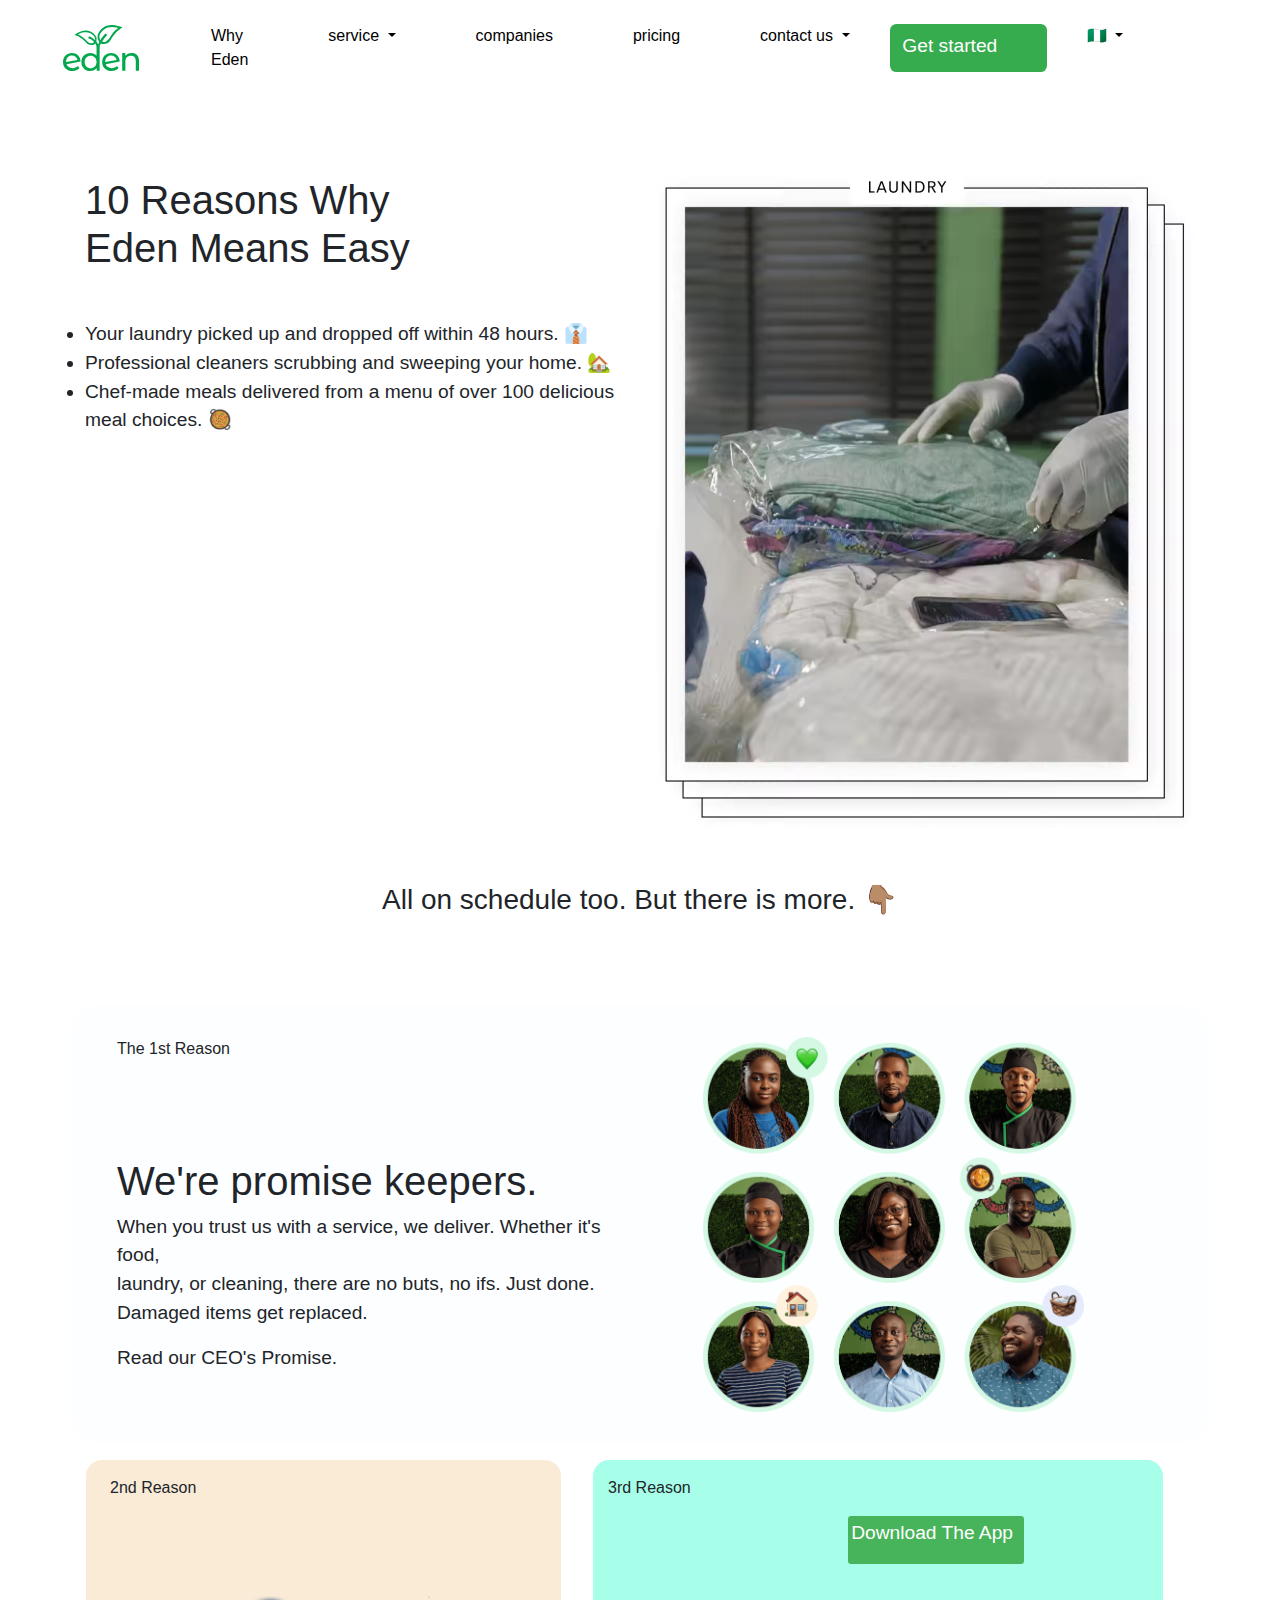
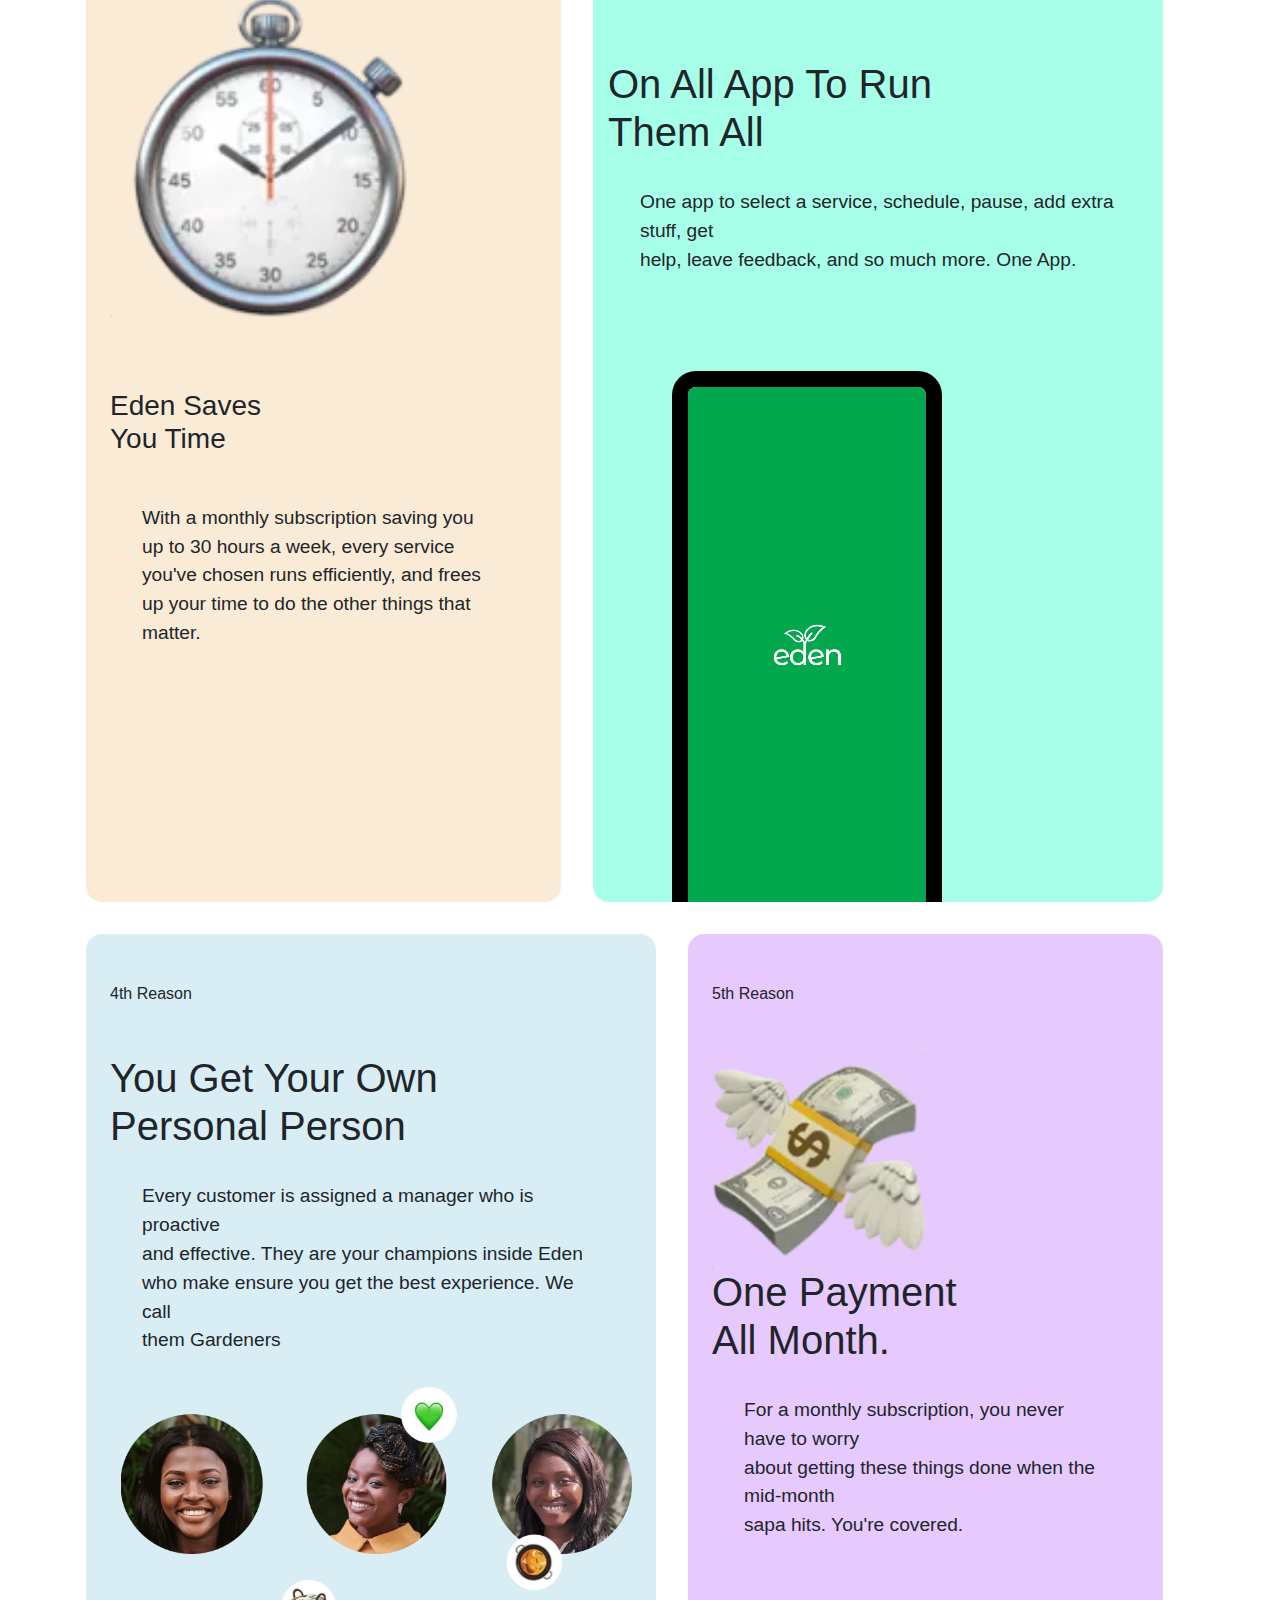
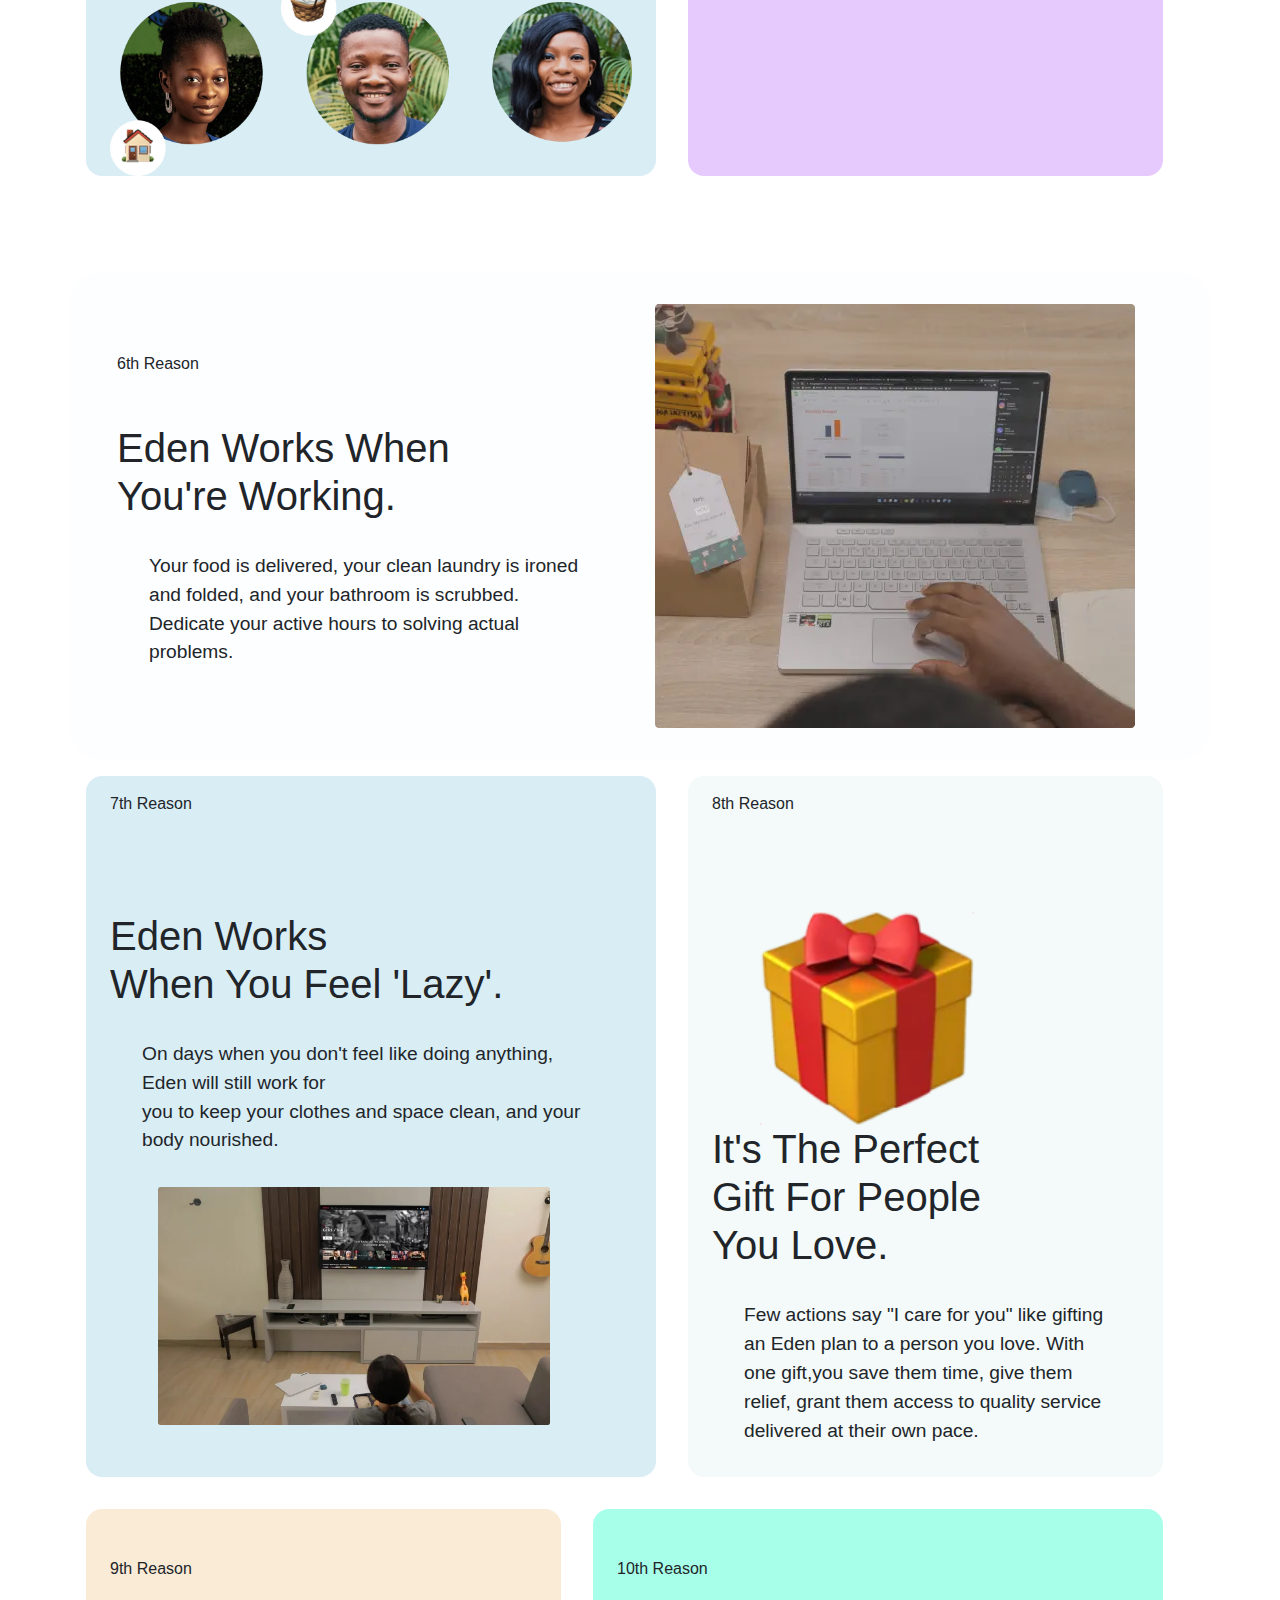
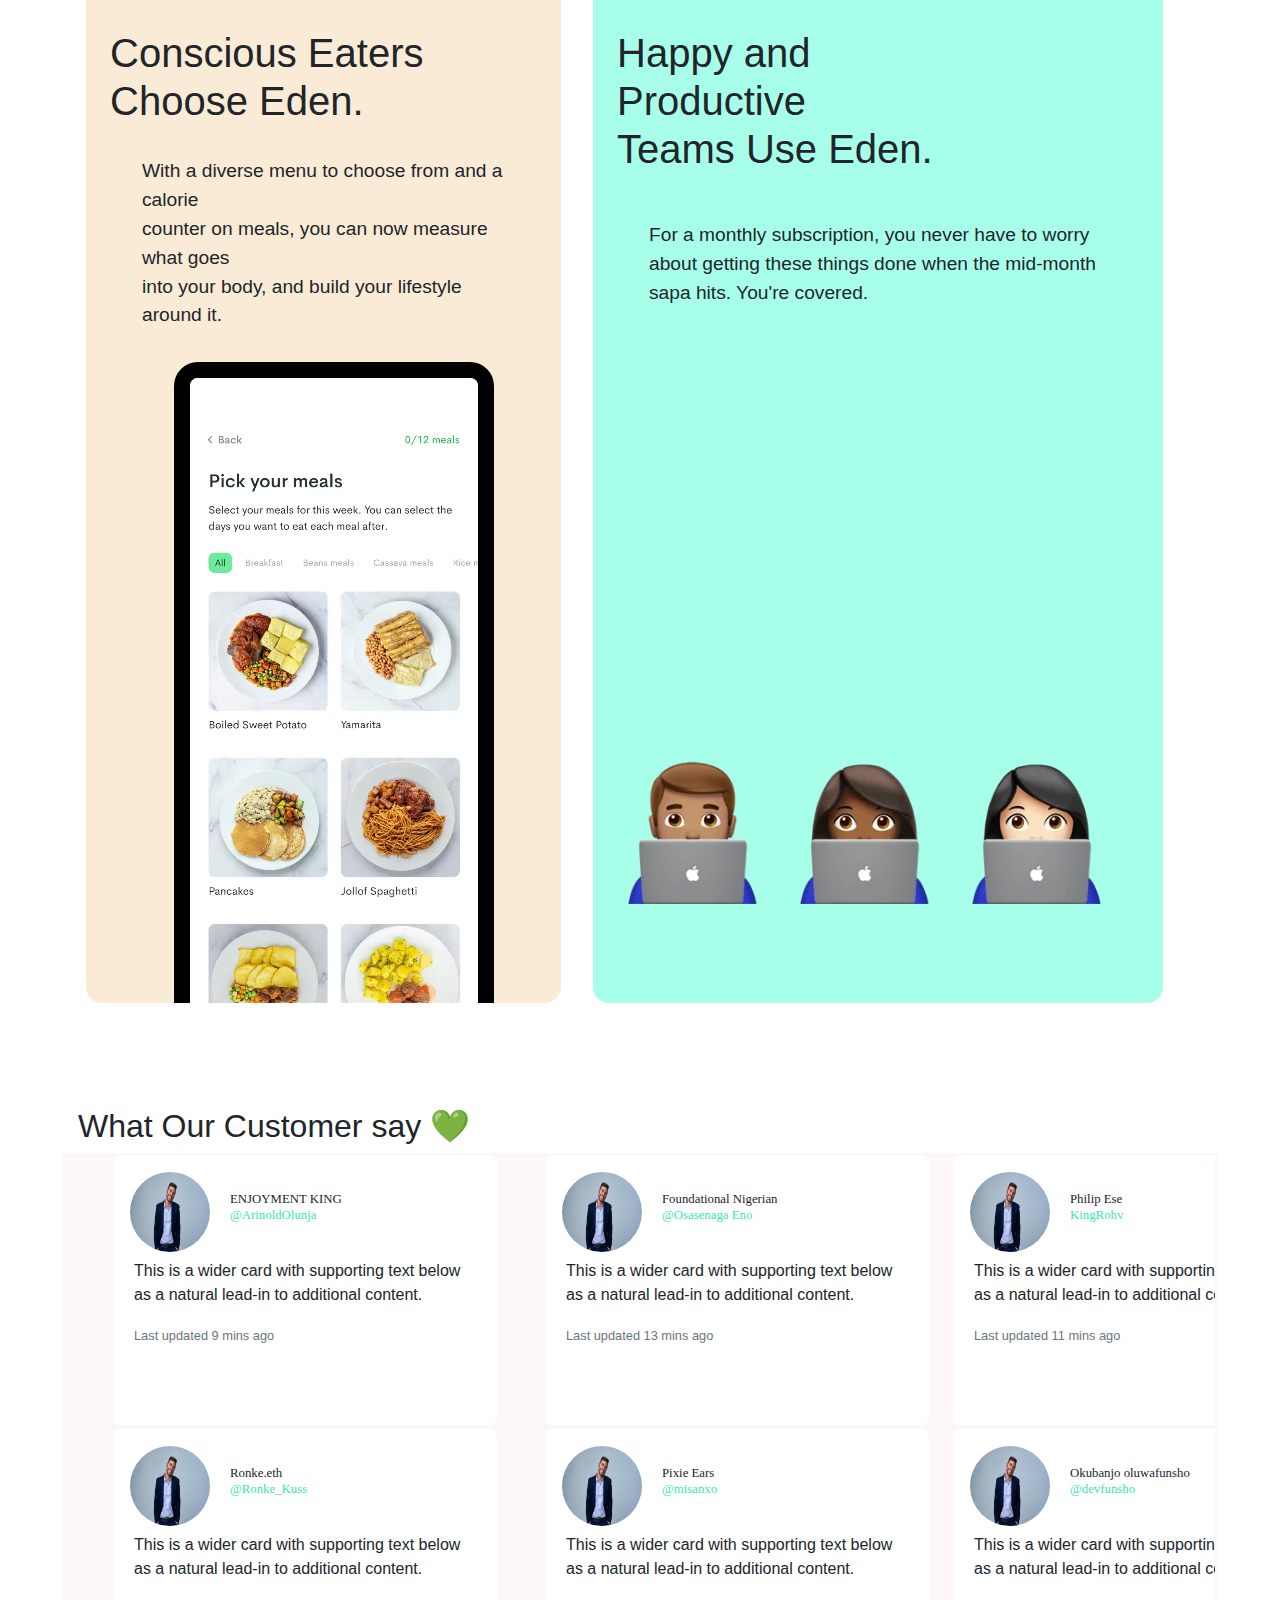
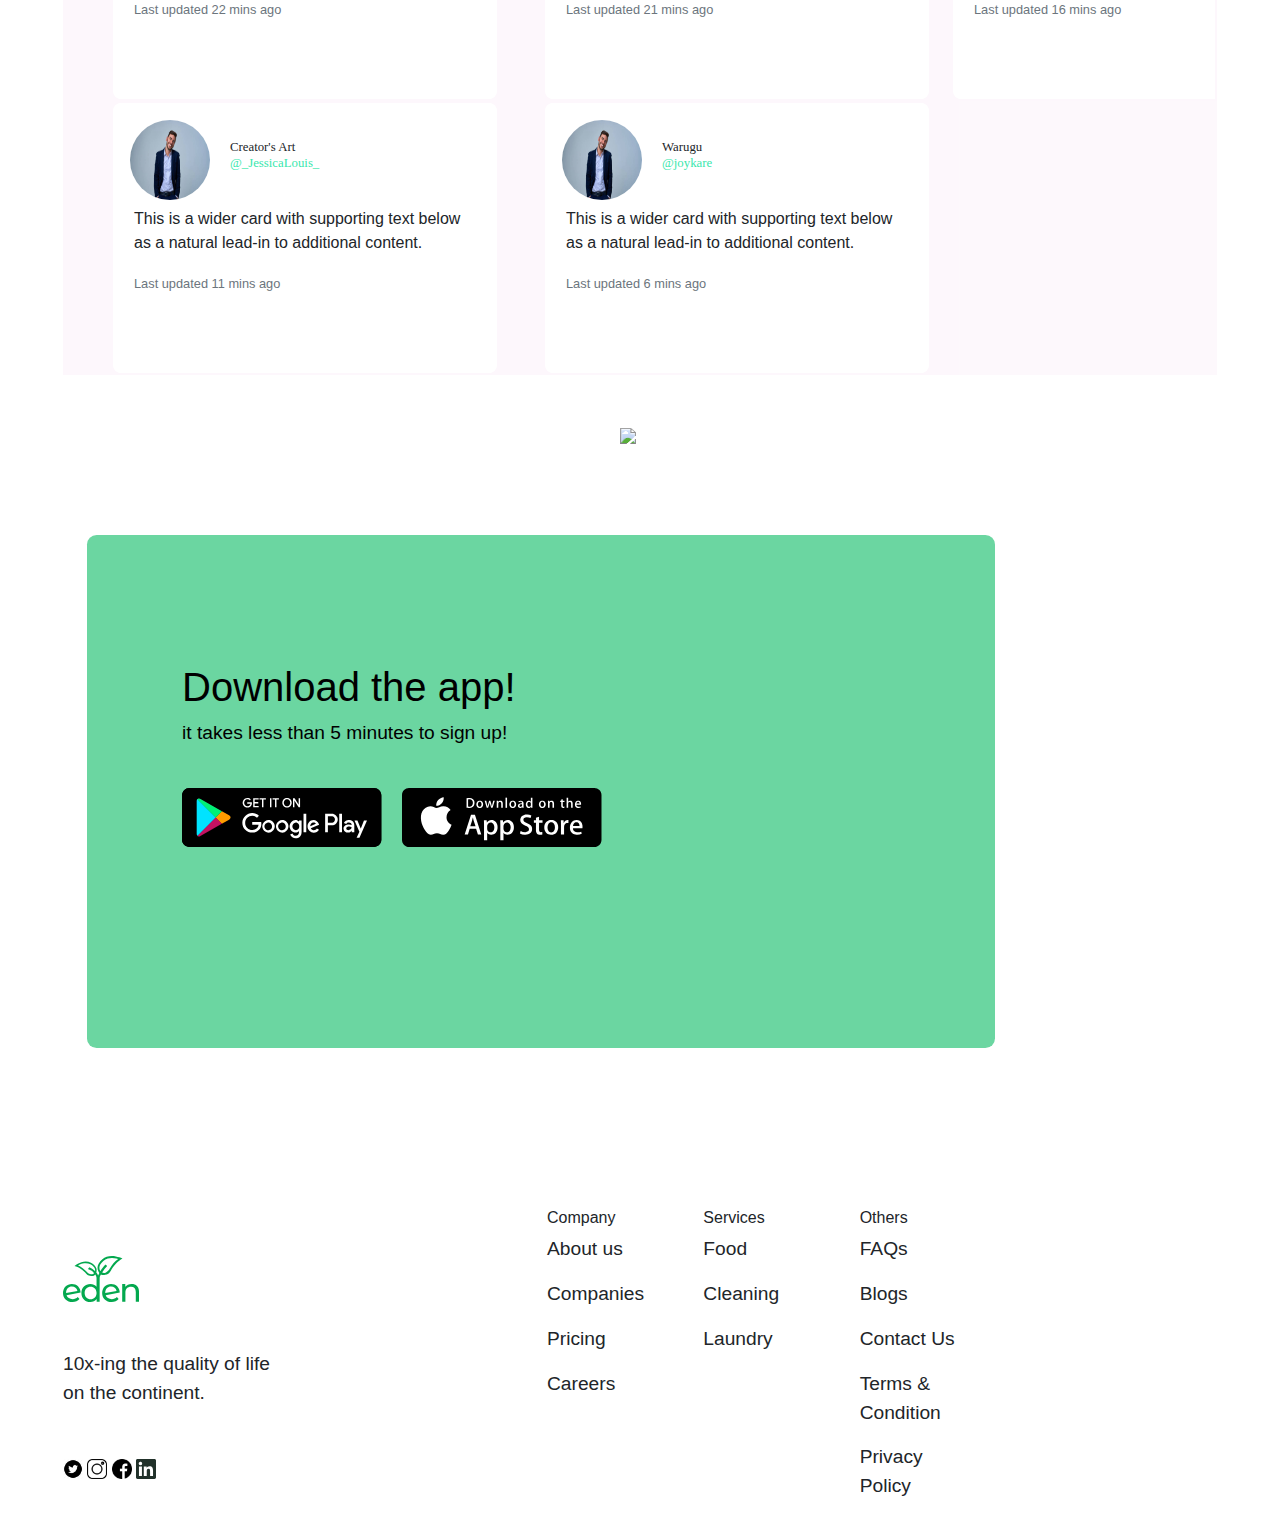
==== whyEden.html @ aa9e2eef "first commit" ====
<!DOCTYPE html>
<html lang="en">
<head>
    <meta charset="UTF-8">
    <meta http-equiv="X-UA-Compatible" content="IE=edge">
    <meta name="viewport" content="width=device-width, initial-scale=1.0">
    <title>why eden</title>
    <link rel="stylesheet" href="/css/bootstrap.min.css">
    <link rel="stylesheet" href="/css/index.css">
</head>
<body>
    <header>
        <nav id="mainNav" class="navbar navbar-expand-lg fixed-top" >
            <div class="container-fluid">
              <a class="navbar-brand" href="/index.html"><img src="/images/eden-logo_lcepc6.svg" ></a>

              <button class="navbar-toggler" type="button" data-bs-toggle="collapse" data-bs-target="#navbarNavDropdown" aria-controls="navbarNavDropdown" aria-expanded="false" aria-label="Toggle navigation">
                <span class="navbar-toggler-icon"></span>
              </button>
              <div class="collapse navbar-collapse" id="navbarNavDropdown">
                <ul class="navbar-nav">
                  <li class="nav-item">
                    <a class="nav-link active" aria-current="page" href="#">Why Eden</a>
                  </li>
                  <li class="nav-item dropdown">
                    <a class="nav-link dropdown-toggle" href="#" role="button" data-bs-toggle="dropdown" aria-expanded="false">
                      service
                    </a>
                    <ul class="dropdown-menu">
                      <li><a class="dropdown-item" href="#">Action</a></li>
                      <li><a class="dropdown-item" href="#">Another action</a></li>
                      <li><a class="dropdown-item" href="#">Something else here</a></li>
                    </ul>
                  </li>
                  <li class="nav-item">
                    <a class="nav-link" href="#">companies</a>
                  </li>
                  <li class="nav-item">
                    <a class="nav-link" href="#">pricing</a>
                  </li>
                  <li class="nav-item dropdown">
                    <a class="nav-link dropdown-toggle" href="#" role="button" data-bs-toggle="dropdown" aria-expanded="false">
                      contact us
                    </a>
                    <ul class="dropdown-menu">
                      <li><a class="dropdown-item" href="#">Action</a></li>
                      <li><a class="dropdown-item" href="#">Another action</a></li>
                      <li><a class="dropdown-item" href="#">Something else here</a></li>
                    </ul>
                </li>  

                    <li class="Green">
                        Get started
                    </li>
                    <li class="nav-item dropdown">
                        <a class="nav-link dropdown-toggle" href="#" role="button" data-bs-toggle="dropdown" aria-expanded="false">
                          <span>🇳🇬</span>
                        </a>
                        <ul class="dropdown-menu">
                          <li><a class="dropdown-item" href="#">Nigeria</a></li>
                          <li><a class="dropdown-item" href="#">Kenya</a></li>
                        </ul>
                    </li>
                </ul>
              </div>
            </div>
          </nav>
    </header>
     
    <div class="FIRST">
        <div class="container">
            <div class="row">
                <div class="col-12 col-md-6  my-3 order-2 order-md-1">

                  <h1>10 Reasons Why</br> Eden Means Easy</h1>

                  <ul class="mt-5">
                    <li>Your laundry picked up and dropped off within 48 hours. 👔</li>
                    <li>Professional cleaners scrubbing and sweeping your home. 🏡</li>
                    <li>Chef-made meals delivered from a menu of over 100 delicious meal choices. 🥘</li>
                  </ul>
                </div>

                <div class="col-12 col-md-6 order-1 order-md-2 ">
                    <video src="/images/sideEden.webm" class="w-100 px-auto " autoplay loop></video>
                </div>
            </div>
            <div class="row my-5">
                <div class="col-12  d-flex justify-content-center">
                    <h3>All on schedule too. But there is more. <span>👇🏽</span></h3>
                </div>
            </div>
        </div>

        <div class="sec">
            <div class="container">
                <div class="row">
                    <div class="col-12 col-md-6">
                        <p class="txt">The 1st Reason</p>

                        <h1>We're promise keepers.</h1>

                        <p>When you trust us with a service, we deliver. Whether it's food, </br>
                             laundry, or cleaning, there are no buts, no ifs. Just done. </br>
                              Damaged items get replaced.</p>

                              
                              <p id="trr">  Read our CEO's Promise.</p>
                    </div>
                      <div class="col-12 col-md-6"> 
                        <img src="/images/g2.webp" class="w-75 ml-5">
                    </div>
             </div>          
         </div>
       </div>  

       <div class="SECOND">
        <div class="container">
          <div class="row  ">
            <div class="col-12 col-md-5 mx-3 my-3 px-4 light">
                <div>
                    <p class="txt mt-3">2nd Reason</p>
                       <img src="/images/clock.webp" class="w-75 mb-4">

                    <h3 class="my-5">Eden Saves</br> You Time</h3>

                    <p class="use mb-5 pb-5">
                      With a monthly subscription saving you</br>
                       up to 30 hours a week, every service</br>
                        you've chosen runs efficiently, and frees</br>
                         up your time to do the other things that</br>
                          matter.
                    </p>
                </div>
            </div>

            <div class="col-12 col-md-6 my-3 mx-3 dark">
              <p class="txt mt-3">3rd Reason</p>
              <p class=" Boxx  d-none d-md-block">Download The App</p>

              <h1>On All App To Run</br>Them All</h1>
              <p class="use mb-5 pb-5">
                One app to select a service, schedule, pause, add extra stuff, get</br> 
                help, leave feedback, and so much more. One App.
              </p>
                     
              <div >
                <video src="/images/endenvid.webm " autoplay loop class="w-50  phone" ></video>
              </div>
            </div>

         </div>
    </div>
</div>
       
     

            <div class="THIRD">
        <div class="container">
          <div class="row">
            <div class="col-12 col-md-6 mx-3 my-3 px-4 four">
              <p class="txt my-5"> 4th Reason</p>

              <h1>You Get Your Own</br> Personal Person</h1>

              <p class="use">Every customer is assigned a manager who is proactive</br>
                 and effective. They are your champions inside Eden </br>
                 who make ensure you get the best experience. We call </br>
                 them Gardeners</p>

                 <img src="/images/g1.webp" class="w-100" >
             </div>
            
            <div class="col-12 col-md-5 mx-3 my-3 px-4 five">

              <p class="txt my-5"> 5th Reason</p> 

              <img src="/images/value-payment_bwfzsd.webp" class="w-50" >
              <h1>One Payment </br> All Month.</h1>

              <p class="use">For a monthly subscription, you never have to worry</br>
                 about getting these things done when the mid-month</br>
                 sapa hits. You're covered.</p>

            </div>
          </div>
        </div>
      </div>


          <div class="sec">
            <div class="container">
              <div class="row">
                <div class="col-12 col-md-6 ">
                  <p class="txt my-5">6th Reason</p>
                  <h1 class="my-3">Eden Works When</br>
                    You're Working.</h1>

                    <p class="use">Your food is delivered, your clean laundry is ironed</br>
                       and folded, and your bathroom is scrubbed.</br>
                      Dedicate your active hours to solving actual problems.</p>
                </div>

                <div class="col-12 col-md-6">
                  <img src="/images/value-work_.webp" >
                </div>
              </div>
            </div>
          </div>

      <div class="FOURTH">
         <div class="container">
            <div class="row">
              <div class="col-12 col-md-6 mx-3 my-3 px-4 six">
                <p class="txt mt-3">7th Reason</p>

                <h1>Eden Works</br>
                  When You Feel 'Lazy'.</h1>

                  <p class="use">On days when you don't feel like doing anything, Eden will still work for </br>
                    you to keep your clothes and space clean, and your body nourished.</p>

                    <img src="/images/value-works_y0qbnh.webp" class="w-75  mx-5">
              </div>

              <div class="col-12 col-md-5 mx-3 my-3 px-4 seven">
                <p class="txt mt-3">8th Reason</p>
                <img src="/images/value-gift_o5hob1.webp" class="w-50 mx-5">

                <h1>It's The Perfect</br>
                  Gift For People</br>
                  You Love.</h1>

                  <p class="use">Few actions say "I care for you" like gifting
                     an Eden plan to a person you love. With one
                      gift,you save them time, give them relief,
                      grant them access to quality service 
                      delivered at their own pace.</p>     
              </div>
            </div>
         </div>
      </div>

      <div class="FIFTH">
        <div class="container">
          <div class="row">
            <div class="col-12 col-md-5  mx-3 my-3 px-4 eight">
              <p class="txt my-5">9th Reason</p>

              <h1>Conscious Eaters</br>
                Choose Eden.</h1>

                <p class="use">
                  With a diverse menu to choose from and a calorie </br>
                   counter on meals, you can now measure what goes </br>
                    into your body, and build your lifestyle around it.</br>
                </p>
                <video src="/images/calorie-counter-exploration_gvbbeh.webm" autoplay loop class="w-75 phone"></video>
            </div>
            <div class="col-12 col-md-6  mx-3 my-3 px-4  nine">
              <p class="txt my-5">10th Reason</p>

              <h1 class="my-5">Happy and</br>
                Productive</br>
                Teams Use Eden.</h1>

                <p class="use my-5">
                For a monthly subscription, you never have to worry</br>
                 about getting these things done when the mid-month</br>
                  sapa hits. You're covered.
                </p>
                 
                <img src="/images/work-group_pwro3s.webp" >
            </div>
          </div>
        </div>
      </div>

      <div class="container-fluid pt-3">
        <div class="row mt-5 mx-5">
            <div class="col-12 col-lg-6 mt-4">
                 <h2>What Our Customer say 💚 </h2>
            </div>

            <div class="card-main">
              <div class="wrapper">
                 <div class="item mx-5">
                     <div class="card item">
                         <img src="./images/p2.jpg" class="card-img-top" alt="...">
                         <div class="card-body">
                           <h6 class="card-title">ENJOYMENT KING </br> <span>@ArinoldOlunja</span></h6> 
                            <p class="card-text">This is a wider card with supporting text below as a natural lead-in to additional content. </p>
                           <p class="card-text"><small class="text-muted">Last updated 9 mins ago</small></p>
                         </div>
                       </div>
     
                 </div>
                 <div class="item mr-4">
                     <div class="card item ">
                         <img src="./images/p2.jpg" class="card-img-top" alt="...">
                         <div class="card-body">
                           <h6 class="card-title">Foundational Nigerian </br> <span>@Osasenaga Eno</span></h6>
                           <p class="card-text">This is a wider card with supporting text below as a natural lead-in to additional content. </p>
                           <p class="card-text"><small class="text-muted">Last updated 13 mins ago</small></p>
                         </div>
                       </div>
                 </div>
                 <div class="item mr-4">
                     <div class="card item ">
                         <img src="./images/p2.jpg" class="card-img-top" alt="...">
                         <div class="card-body">
                           <h6 class="card-title">Philip Ese </br> <span>KingRohv</span></h6>
                           <p class="card-text">This is a wider card with supporting text below as a natural lead-in to additional content. </p>
                           <p class="card-text"><small class="text-muted">Last updated 11 mins ago</small></p>
                         </div>
                       </div>
                 </div>
             </br>
             <div class="item mr-4">
                 <div class="card item">
                     <img src="./images/p2.jpg" class="card-img-top" alt="...">
                     <div class="card-body">
                       <h6 class="card-title">Ronke.eth <span>@Ronke_Kuss</span></h6>
                       <p class="card-text">This is a wider card with supporting text below as a natural lead-in to additional content. </p>
                       <p class="card-text"><small class="text-muted">Last updated 3 mins ago</small></p>
                     </div>
                   </div>
             </div>
             <div class="item  mr-4">
                 <div class="card item ">
                     <img src="./images/p2.jpg" class="card-img-top" alt="...">
                     <div class="card-body">
                       <h6 class="card-title">Pixie Ears <span>@misanxo</span></h6>
                       <p class="card-text">This is a wider card with supporting text below as a natural lead-in to additional content. </p>
                       <p class="card-text"><small class="text-muted">Last updated 3 mins ago</small></p>
                     </div>
                   </div>
             </div>
     
     </div>
            
           <div class="WRAPPER wrapper">
     
             <div class="item mx-5">
                 <div class="card item">
                     <img src="./images/p2.jpg" class="card-img-top" alt="...">
                     <div class="card-body">
                         <h6 class="card-title">Ronke.eth </br> <span>@Ronke_Kuss</span></h6>
                       <p class="card-text">This is a wider card with supporting text below as a natural lead-in to additional content. </p>
                       <p class="card-text"><small class="text-muted">Last updated 22 mins ago</small></p>
                     </div>
                   </div>
             </div>
             
             <div class="item mr-4">
                 <div class="card item">
                     <img src="./images/p2.jpg" class="card-img-top" alt="...">
                     <div class="card-body">
                         <h6 class="card-title">Pixie Ears </br> <span>@misanxo</span></h6>
                       <p class="card-text">This is a wider card with supporting text below as a natural lead-in to additional content. </p>
                       <p class="card-text"><small class="text-muted">Last updated 21 mins ago</small></p>
                     </div>
                   </div>
             </div>
         </br>
         <div class="item mr-4">
             <div class="card item">
                 <img src="./images/p2.jpg" class="card-img-top" alt="...">
                 <div class="card-body">
                   <h6 class="card-title">Okubanjo oluwafunsho  </br> <span>@devfunsho</span></h6>
                   <p class="card-text">This is a wider card with supporting text below as a natural lead-in to additional content. </p>
                   <p class="card-text"><small class="text-muted">Last updated 16 mins ago</small></p>
                 </div>
               </div>
         </div>
         <div class="item mr-4">
             <div class="card item">
                 <img src="./images/p2.jpg" class="card-img-top" alt="...">
                 <div class="card-body">
                   <h6 class="card-title">Okubanjo oluwafunsho  </br> <span>@devfunsho</span></h6>
                   <p class="card-text">This is a wider card with supporting text below as a natural lead-in to additional content. </p>
                   <p class="card-text"><small class="text-muted">Last updated 12 mins ago</small></p>
                 </div>
               </div>
         </div>
     
         <div class="item mr-4">
             <div class="card item">
                 <img src="./images/p2.jpg" class="card-img-top" alt="...">
                 <div class="card-body">
                     <h6 class="card-title">Pixie Ears </br> <span>@misanxo</span></h6>
                   <p class="card-text">This is a wider card with supporting text below as a natural lead-in to additional content. </p>
                   <p class="card-text"><small class="text-muted">Last updated 30 mins ago</small></p>
                 </div>
               </div>
         </div> 
     </div> 
     
         <div class="WAP wrapper">
             <div class="item mx-5">
                 <div class="card item">
                     <img src="./images/p2.jpg" class="card-img-top" alt="...">
                     <div class="card-body">
                         <h6 class="card-title">Creator's Art </br> <span>@_JessicaLouis_</span></h6>
                       <p class="card-text">This is a wider card with supporting text below as a natural lead-in to additional content. </p>
                       <p class="card-text"><small class="text-muted">Last updated 11 mins ago</small></p>
                     </div>
                   </div>
             </div>
             
             <div class="item mr-5">
                 <div class="card item">
                     <img src="./images/p2.jpg" class="card-img-top" alt="...">
                     <div class="card-body">
                         <h6 class="card-title">Warugu </br> <span>@joykare</span></h6>
                       <p class="card-text">This is a wider card with supporting text below as a natural lead-in to additional content. </p>
                       <p class="card-text"><small class="text-muted">Last updated 6 mins ago</small></p>
                     </div>
                   </div>
             </div>   
         </div>
    </div>    
           

     <div class="container-last">
      <div class="row rectangle pt-5">
        <div class="col-12 col-md-6 tan">
           <div class="row">
                <div class="col-12 mb-4">
                    <h1>Download the app!</h1>
                    <p>it takes less than 5 minutes to sign up!</p>          
                </div>
             <div class="col-12 ">
                <img src="/images/playstore_n43eju.svg" width="200" class="mr-3">               
                <img src="/images/appstore_o1bj6d.svg" width="200">
              
              </div>
           </div>
        </div>
          <div class="col-12 col-md-6 order-1 order-md-2 PHONE">
             <img src="/images/phone2.svg">
          </div>
    </div>

    <div class="row">
        <div class="col-12 col-md-6 my-5">
            <div>
                <img src="/images/eden-logo_lcepc6.svg">
                <p class="my-5">
                    10x-ing the quality of life </br>
                    on the continent.
                </p>
            </div>

            <div class="d-none d-lg-block">
                <img src="/images/fon1.png" width="20">
                <img src="/images/fon2.png" width="20">
                <img src="/images/fon3.png" width="20">
                <img src="/images/linkedin_utcbna.svg" width="20">
            </div>
        </div>
        <div class="col-12 col-md-6">
            <div class="row">
                <div class="col-6 col-md-4">
                    <div class="col"><h6>Company</h6></div>
                    <div class="col"><p>About us</p></div>
                    <div class="col"><p>Companies</p></div>
                    <div class="col"><p>Pricing</p></div>
                    <div class="col"><p>Careers</p></div>
                </div>
                <div class="col-6 col-md-4">
                    <div class="col"><h6>Services</h6></div>
                    <div class="col"><p>Food</p></div>
                    <div class="col"><p>Cleaning</p></div>
                    <div class="col"><p>Laundry</p></div>
                </div>
                <div class="col-6  col-md-4 ">
                    <div class="col"><h6>Others</h6></div>
                    <div class="col"><p>FAQs</p></div>
                    <div class="col"><p>Blogs</p></div>
                    <div class="col"><p>Contact Us</p></div>
                    <div class="col"><p>Terms & Condition</p></div>
                    <div class="col"><p>Privacy Policy</p></div>
                </div>
            </div>
        </div>
    </div>
</div>
</div>
     </div>
</body>
</html>
---- css/index.css ----
*{
    margin: 0;
    padding: 0;
    box-sizing: border-box;
}
body{
    margin-top:0 ;
    overflow-x: hidden;
}
.first{
    padding-top: 3rem;
    width: 100%;
    height: 120vh;
    background-color:rgb(253, 253, 224);

}

.navbar{
    width: 100%;
    height: 6rem;
    top: 0;
   background-color: #fff;
}

.navbar-brand{
  margin-left:1.5rem;
}
.navbar  a{
  
    font-size: 1rem;
    text-decoration: none;  
    color: black;
    margin: 0 2rem;   
    padding: 0; 
    cursor: pointer;
   
}
.navbar .Green{
    cursor: pointer;
    width: 20%;    
    padding: .5rem .8rem;
 
    background-color: rgb(54, 172, 79);
    color: #fff;
    border-radius: .4rem .4rem .4rem .4rem;
}
.navbar.scrolled{
    background-color: #fff;
    transition: 1s;
}
.info{
    margin-top: 10rem;
}
.info h1{
    font-family:Georgia, 'Times New Roman', Times, serif;
    font-size:3.5rem;
    font-weight: bold;
}
.info ,li ,p{
    font-size: 1.2rem;
}
.green{
    cursor: pointer;
    background-color: rgb(9, 61, 9);
    border: 2px solid  transparent;
    border-radius: 0.3rem;
    color: #fff;
}
.green:hover{
    color: white;
}

.big{
    
    margin:0 auto;
    
    position: relative;
   top:12rem;
    bottom:0;
    width:80%;
    height: 70vh;   
    border: 2rem solid purple ;
    opacity: 10;
    box-shadow: 1em 1em  rgba(221, 160, 221, 0.151);
    border-radius: 50%;
    background-color: plum;

}
.small{

    place-content: center;
    position: relative;
    bottom: 11rem;
    margin-top: 0;
    
    
    
}
.container-one{
    width:100%;
    height: 120vh;
    margin-top: 5rem;
}
.card1{ 
     width:45%;
     height: 320px;
     font-size: 2rem;
     float: left;
    display: flex;
    border-radius: 0.4rem;
    background-color: rgb(201, 250, 201);
}

.card2{ 
    width:45%;
    height: 320px;
    font-size: 2rem;
    float: left;
   display: flex;
   border-radius: 0.4rem;
   background-color: rgba(137, 137, 252, 0.836);
}

.card3{ 
    width:45%;
    height: 320px;
    font-size: 2rem;
    float: left;
   display: flex;
   border-radius: 0.4rem;
   background-color: blanchedalmond;
}
.card1 p, .card2 p, .card3 p{
    font-size: 1rem;
    font-weight: 500;
}

.drawn{
    width:100%;
    height:50%;

}
.drawn a{
    text-decoration:none;
    color: black;
    text-shadow: none;
}
.drawn  img{
    display: inline-block;
    width: 1rem;
    background-color: transparent;
    cursor: pointer;

}
.drawn .base{
    width: 11rem;
    height:7rem;
    position: relative;
    bottom:.8rem;
    right:1.4rem;
    border-radius: 0.5rem 0 0.5rem 0;
   

}
.box{
    width:10.2rem ;
    height: 6.7rem;
    background: rgba(0, 0, 0, 0.3);
    border-radius: 0 0 0.5rem 0;
    position: absolute;
    bottom:0;
    right:0;

}
.second{
    width: 100%;
    height:100vh;
    background-color: rgb(229, 240, 240);
}
.second .med{
    position: relative;
    top:5rem;
    left:12rem;
}

.third{
    min-width: 100%;
    background-color: rgba(253, 247, 251, 0.87);
}
.third-bg{ 
    min-height: 80vh;
    padding:5% 0 0 2%;
    background-color: rgba(253, 247, 251, 0.87);
    overflow-x: auto;
}
 .card-main{
    width: 100%;
    height: 45%;
    background-color: rgba(253, 247, 251, 0.87);
}

/* .card{
    margin: 5rem 3rem;
    
    width: 80%;
    height: 40vh;
    display: flex;
    
}  */
 .wrapper{
    cursor: pointer;
    min-width: 30vw;
    min-height: 30vh;
    border: 2px solid transparent;
    display: flex;
    background-color: rgba(253, 247, 251, 0.87);
    overflow-y: hidden;
    overflow-x: auto;
    
}
.WAP{
    width:70vw;
}
.wrapper::-webkit-scrollbar{
    width: 0;
}
.wrapper .item{
    min-width:30vw;
    height: 30vh;
    place-content: center;
    background-color: white;
    border-radius: .5rem;
    border-color: #fff;
} 

.item img{
    width: 5rem;
    height: 5rem;
    margin:1rem 0 0 1rem;
    border-radius: 50%;

}

.card-body h6{
    position: relative;
    bottom:5rem;
    left:6rem;
    font-family: Georgia, 'Times New Roman', Times, serif;
    font-size: .8rem;
 
}
.card-body span{
    color: rgb(57, 231, 173);
}
.card-body p{
    padding-top: 0;
    font-size: 1rem;
    position: relative;
    bottom: 3.5rem;
}
.fourth{
    margin-top: 5rem;
    width:100%;
    height: 80vh;
}
.fourth input{
    width: 15rem;
    height: 3rem;
    display: block;
}

.line{
    width: 90%;
    margin: 1rem;
    border-bottom: .1rem solid gainsboro ;
    font-family: Georgia, 'Times New Roman', Times, serif;
    font-weight: bold;
    justify-content: end;
}
span i{
    display:inline-block;
    text-align: center;
}

.rectangle{
    margin: 10rem 1.5rem;
    width:100%;
    height: 57vh;
    border-radius: .6rem .6rem .6rem .6rem;
    background-color: rgb(107, 214, 161);
    color:#000;
}
.tan{
    position: relative;
    top: 5rem;
    left: 5rem;
}

.rectangle .PHONE{
    position: relative;
    bottom:10rem;
    left: 4rem;
}
.FIRST{
    margin-top: 10rem;
    width: 100%;
    height:150vh;
}
.FIRST .sec{
    width: 100%;
    background-color: #fff;   
 
}

.sec .container{
    margin-top: 5rem;
    width: 100%;
    background-color: rgb(253, 254, 255);
    border: 2rem solid transparent;
    border-radius: 2rem 2rem 2rem 2rem ;
}
.SECOND{
    width: 100%;
  
}

 .SECOND #trr{
    margin-top: 5rem;
    font-size: 1rem;
    font-weight: 500;
    
}
 .txt{
    margin-bottom: 6rem;
    font-size: 1rem;
    font-weight: 500;
} 
 .use{
    margin:2rem;
    font-size: 1.2rem;
    font-weight: 400;
    font-family: Helvetica;
}
 .SECOND .light{
    width: 100%;  
    background-color: antiquewhite;
    border-radius: 1rem 1rem 1rem 1rem;
}
 .SECOND .dark{
    width: 100%;
    background-color: rgba(127, 255, 223, 0.678);
    border-radius: 1rem 1rem 1rem 1rem;
    
}
 .dark .Boxx{
    width: 11rem;
    height: 3rem;
    padding: .2rem;
    border-radius: .2rem .2rem .2rem.2rem;
    background-color: rgba(28, 146, 28, 0.699);
    color: white;
    position: relative;
    bottom:5rem;
    left:15rem;
}
 .phone{
    margin: 0  0 0 4rem ;
     bottom:-10rem;
    left:3rem;
    display: flex;
    align-items: center;
    justify-content:baseline;
    border: 1rem black solid;
    border-radius: 1.5rem 1.5rem 0 0;
    border-bottom: none; 
}
.THIRD{
    width:100%;
}

.THIRD .four{
    width: 100%;
    background-color: rgb(217, 237, 245);
    border-radius: 1rem 1rem 1rem 1rem;
}

.THIRD .five{
    width: 100%;
    background-color: rgb(230, 201, 253);
    border-radius: 1rem 1rem 1rem 1rem;
}

.FOURTH .six{
    width: 100%;
    background-color: rgb(217, 237, 245);
    border-radius: 1rem 1rem 1rem 1rem;
}

.FOURTH .seven{
    width: 100%;
    background-color: rgb(243, 250, 249);
    border-radius: 1rem 1rem 1rem 1rem;
}
.FIFTH .container{
    width: 100%;
}
.FIFTH .eight{
    width: 100%;
    background-color: antiquewhite;
    border-radius: 1rem 1rem 1rem 1rem;
}
.FIFTH .nine{
    width: 100%;
    background-color: rgba(127, 255, 223, 0.678);
    border-radius: 1rem 1rem 1rem 1rem;
}
.nine img{
    margin-top: 25rem;
}


@media only screen and (max-width: 641px) {
    #big{
    
        margin:0 auto;
        
        position: relative;
       top:12rem;
        bottom:0;
        width:80%;
        height: 70vh;
    
        border: 2rem solid purple ;
        opacity: 10;
        box-shadow: 1em 1em  rgba(221, 160, 221, 0.151);
        border-radius: 50%;
        background-color: plum;
    
    }
}
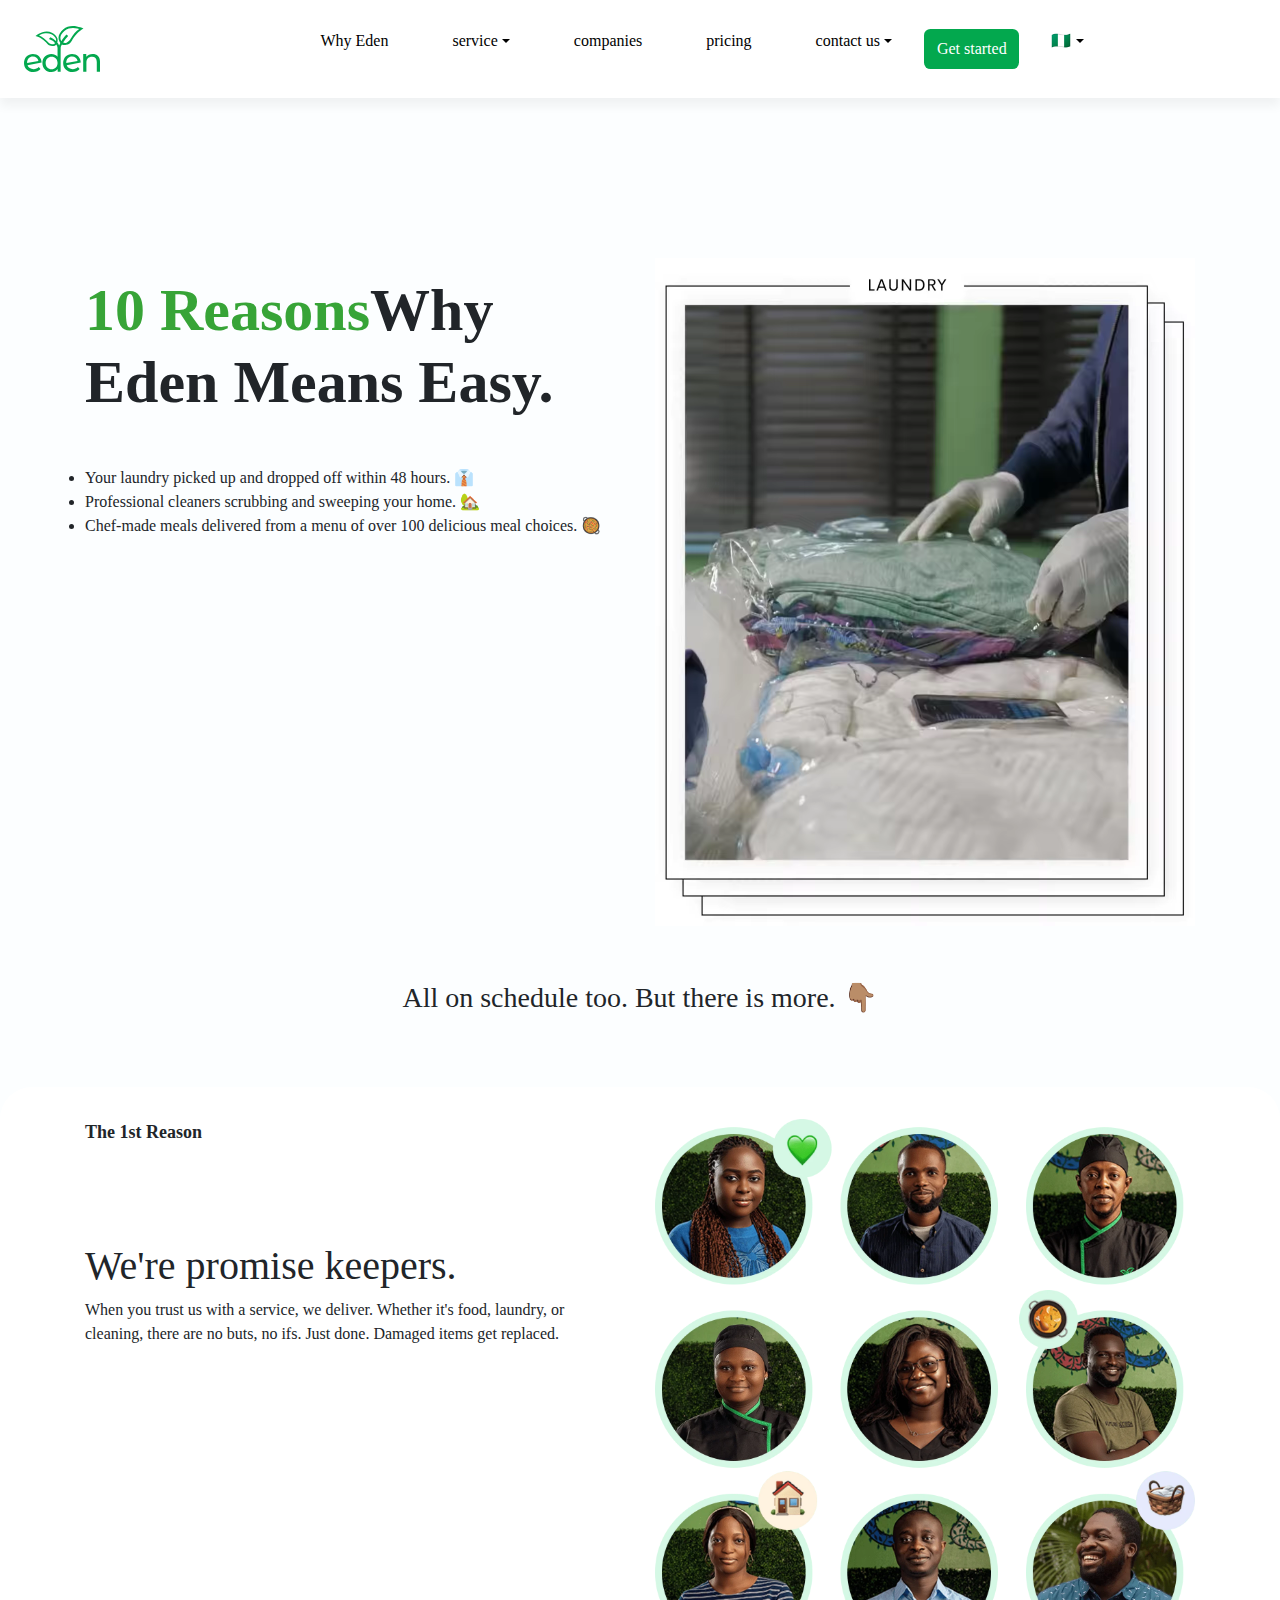
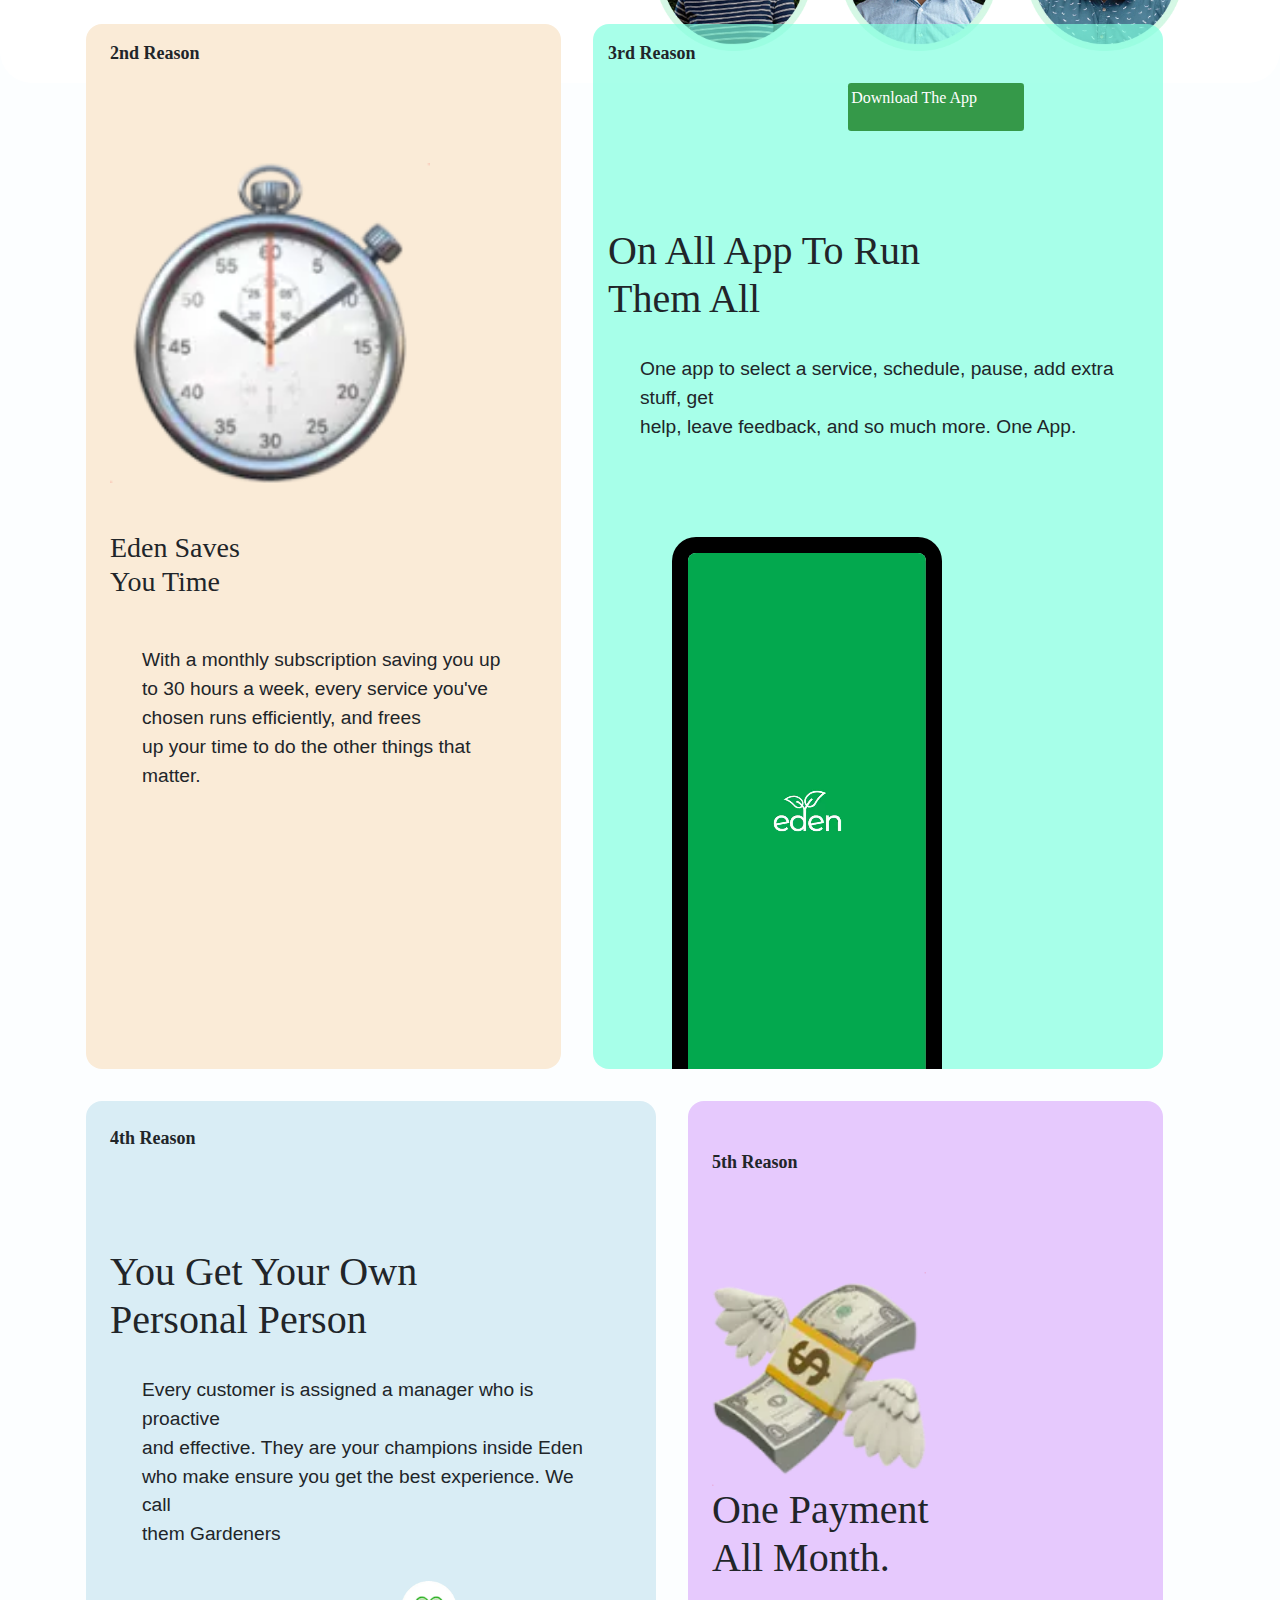
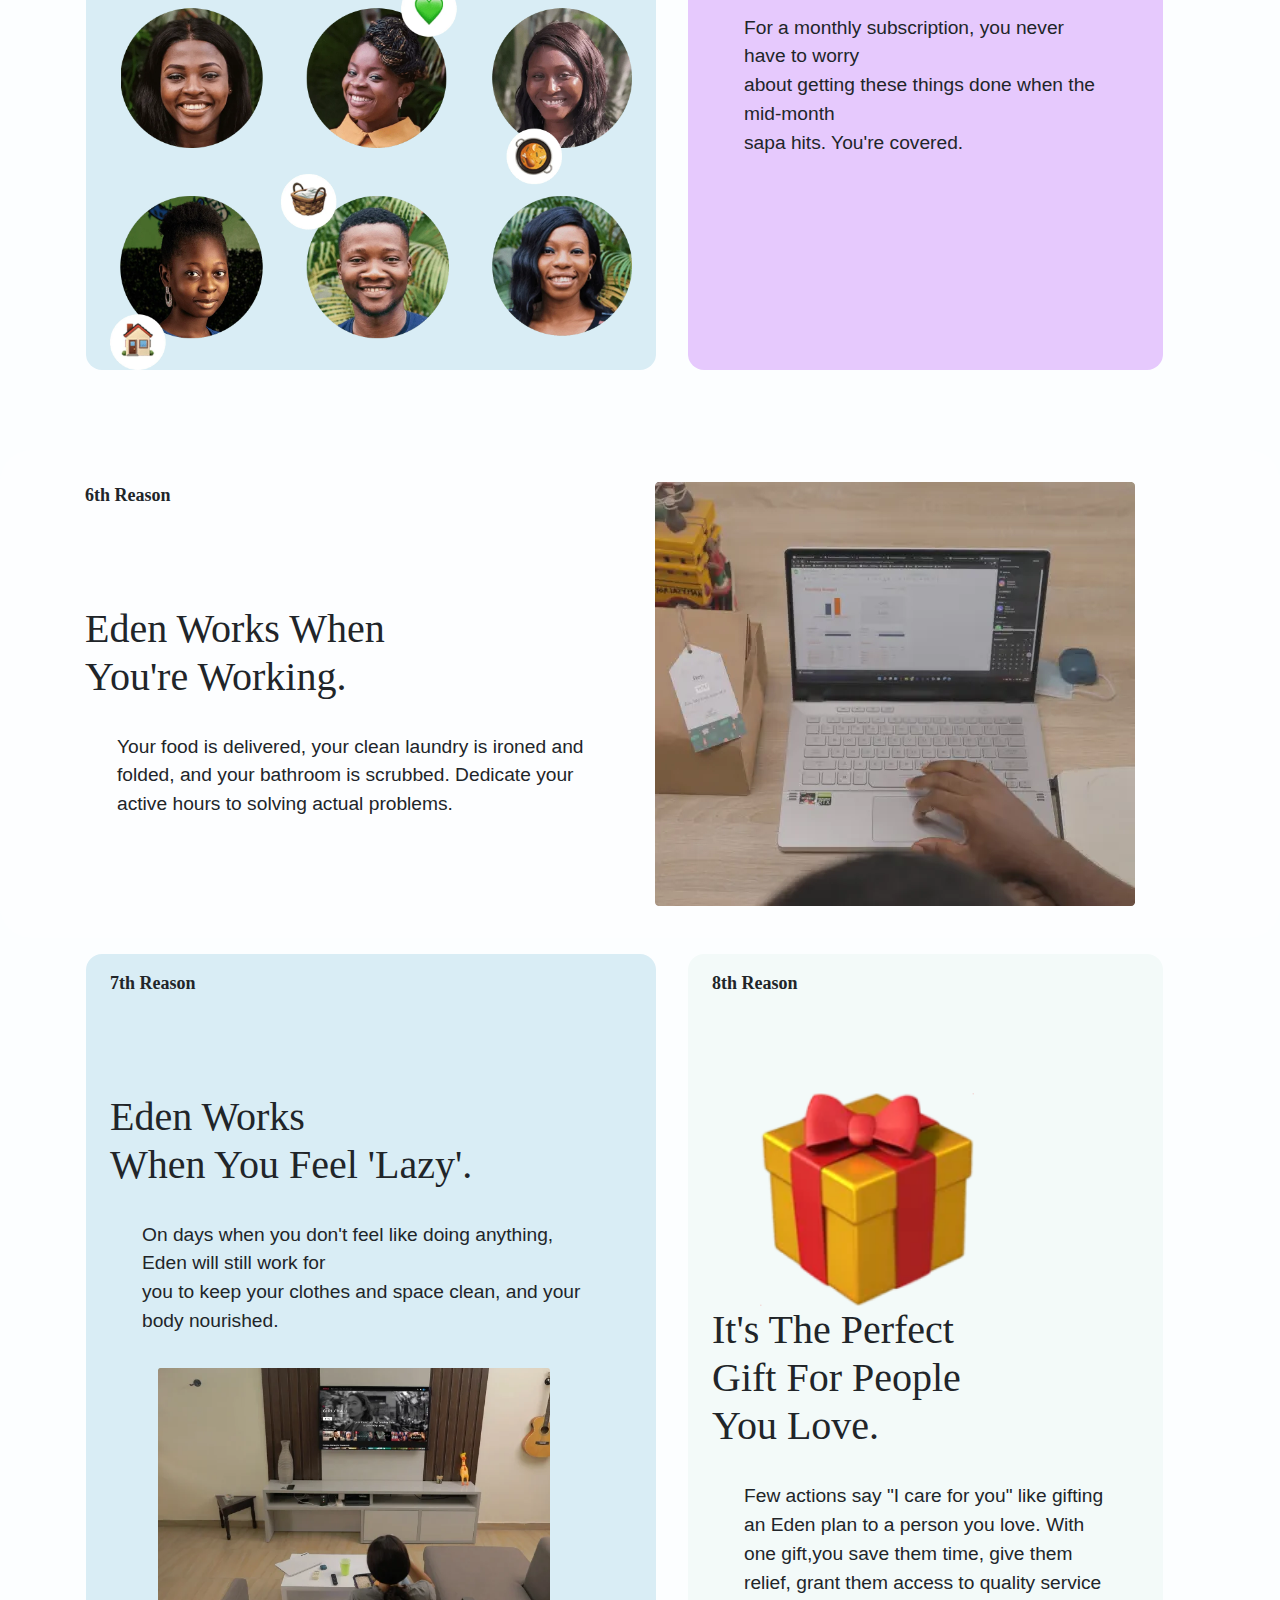
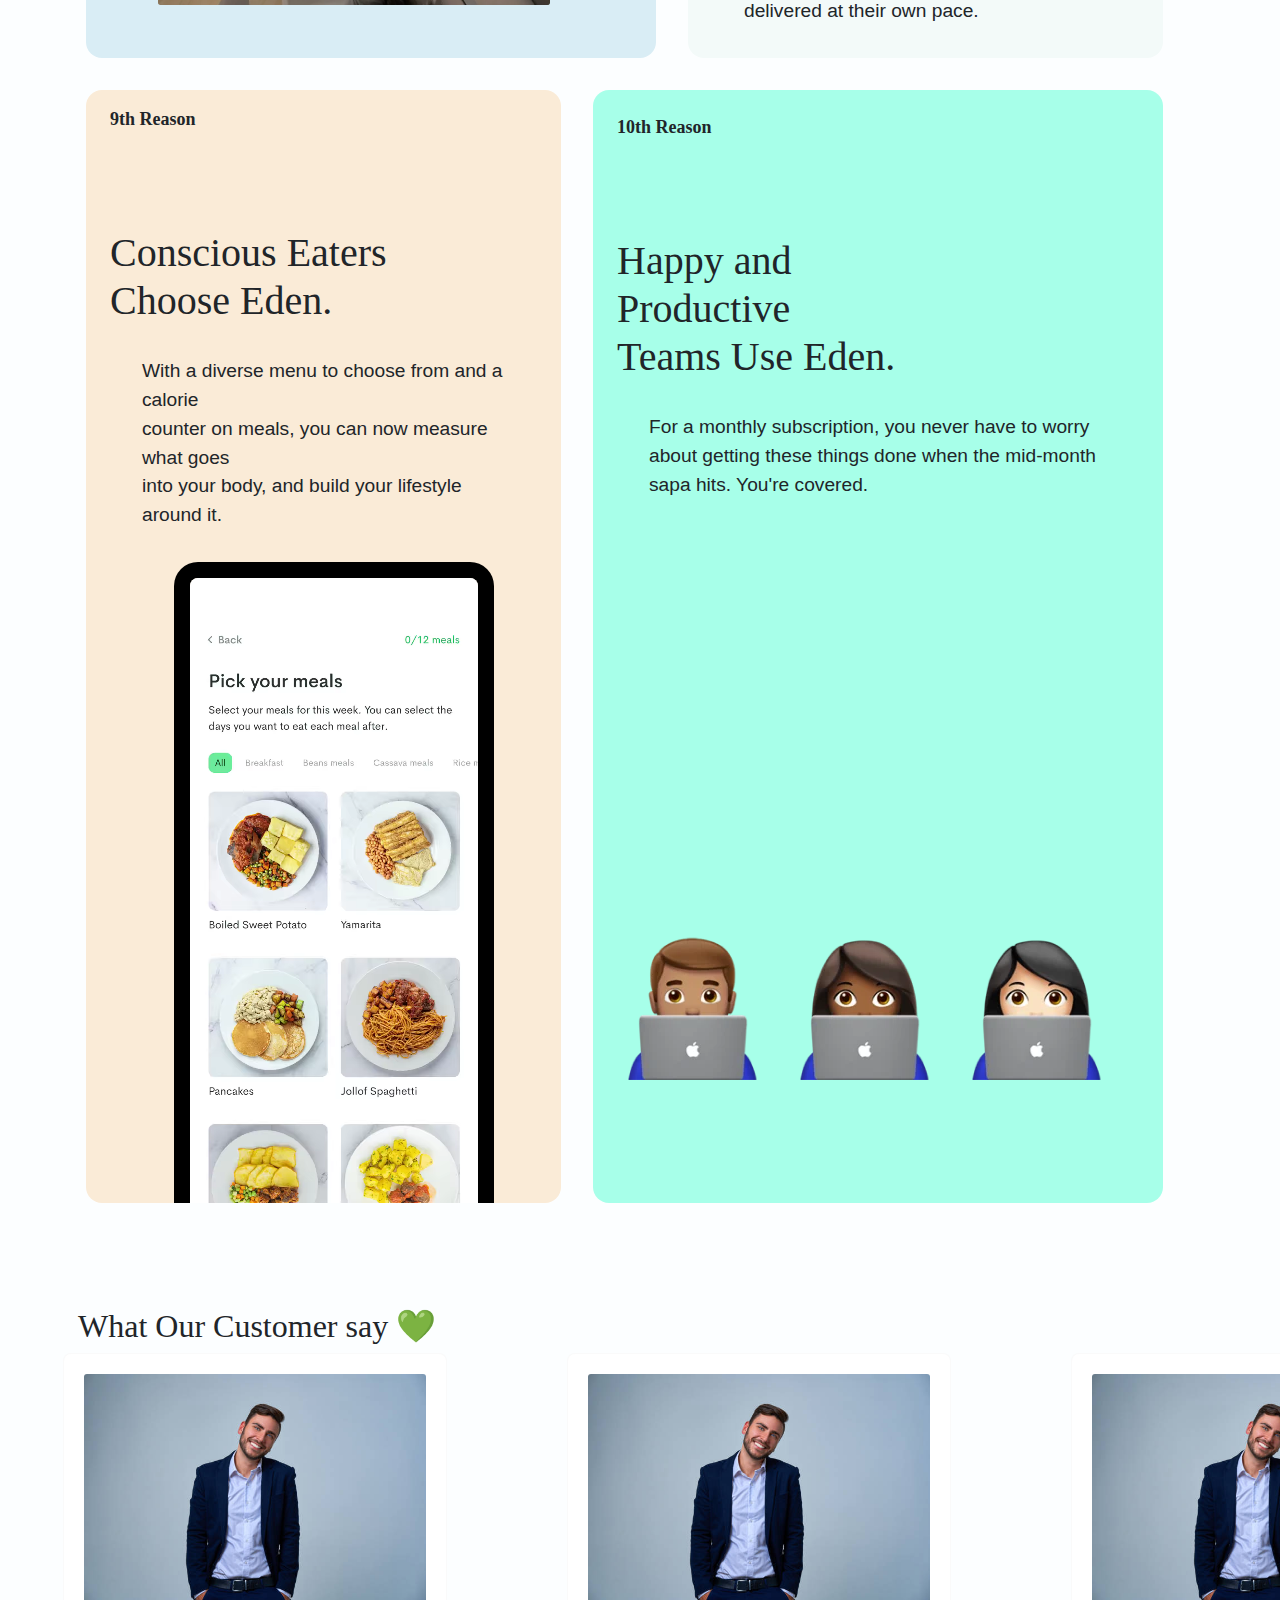
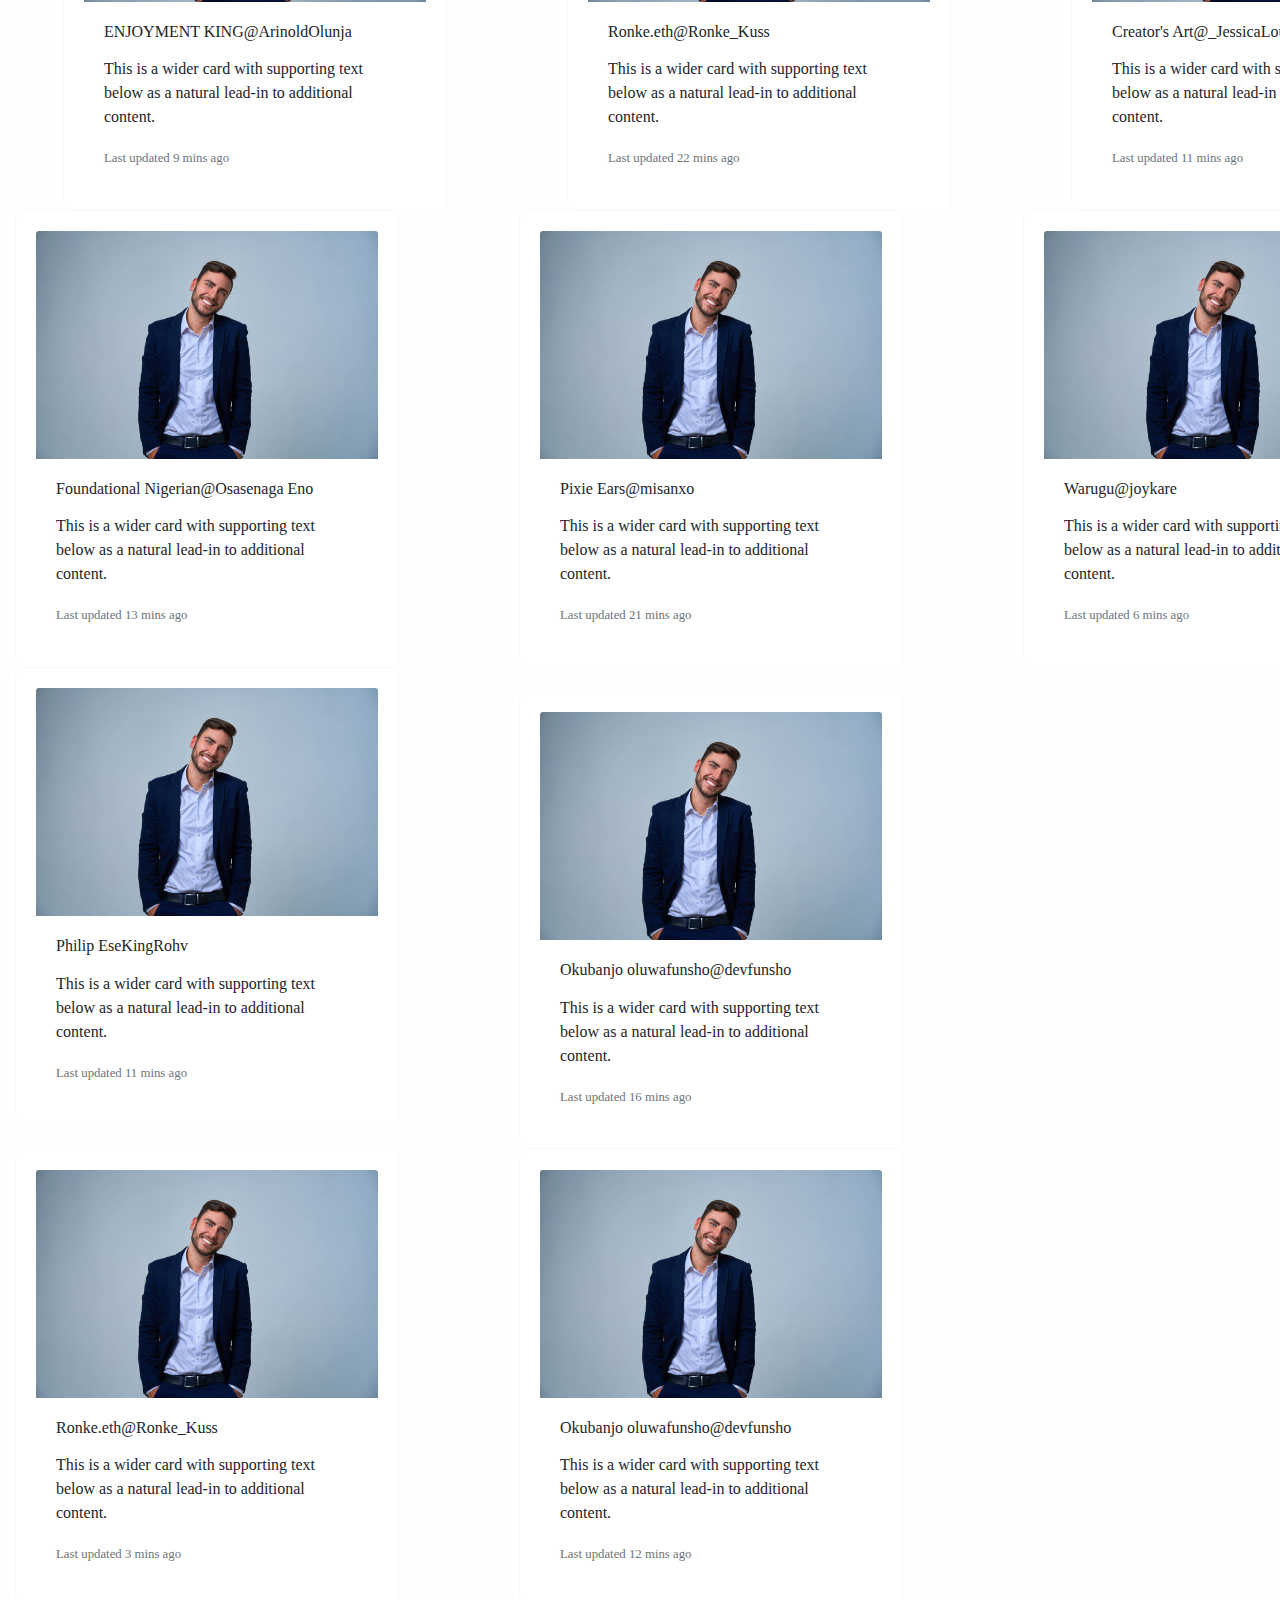
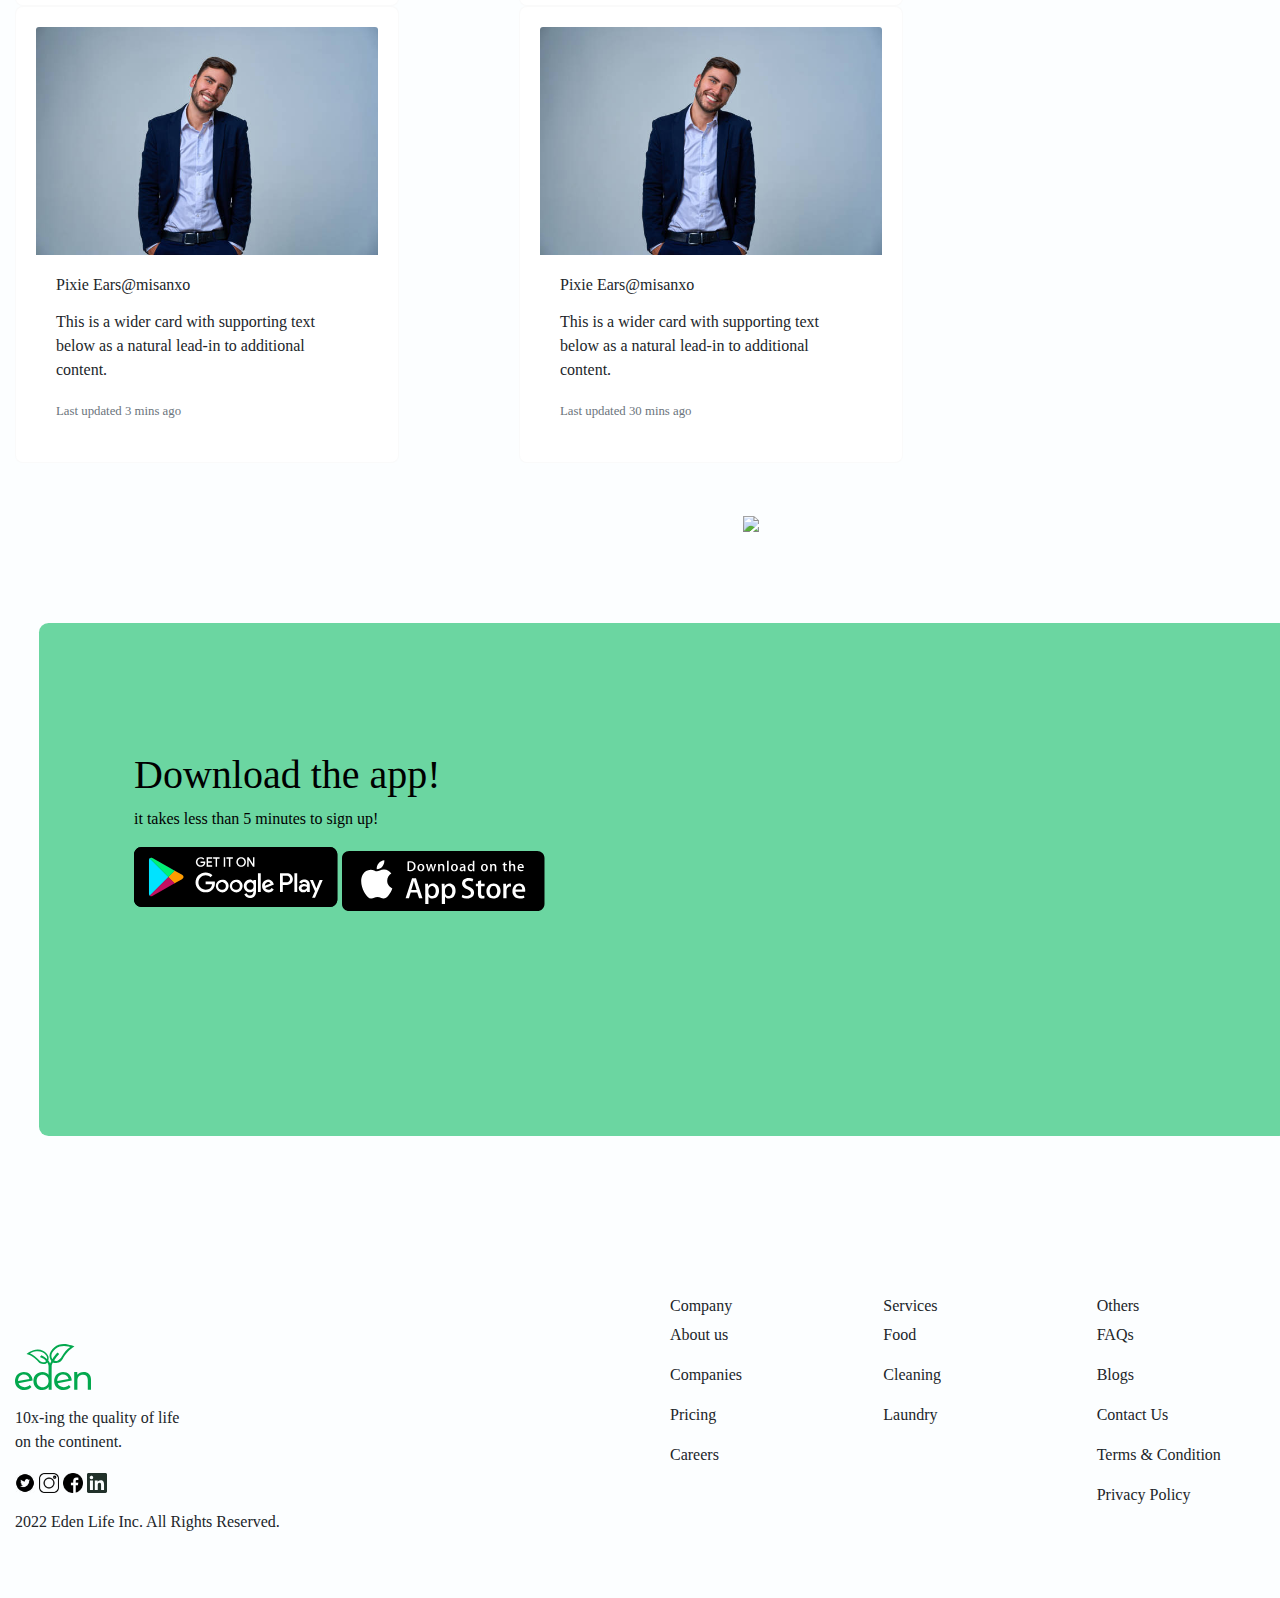
==== commit 976a79e3: "layout correction" ====
--- a/whyEden.html
+++ b/whyEden.html
@@ -10,61 +10,58 @@
 </head>
 <body>
     <header>
-        <nav id="mainNav" class="navbar navbar-expand-lg fixed-top" >
-            <div class="container-fluid">
-              <a class="navbar-brand" href="/index.html"><img src="/images/eden-logo_lcepc6.svg" ></a>
-
-              <button class="navbar-toggler" type="button" data-bs-toggle="collapse" data-bs-target="#navbarNavDropdown" aria-controls="navbarNavDropdown" aria-expanded="false" aria-label="Toggle navigation">
-                <span class="navbar-toggler-icon"></span>
-              </button>
-              <div class="collapse navbar-collapse" id="navbarNavDropdown">
-                <ul class="navbar-nav">
-                  <li class="nav-item">
-                    <a class="nav-link active" aria-current="page" href="#">Why Eden</a>
-                  </li>
-                  <li class="nav-item dropdown">
-                    <a class="nav-link dropdown-toggle" href="#" role="button" data-bs-toggle="dropdown" aria-expanded="false">
-                      service
-                    </a>
-                    <ul class="dropdown-menu">
-                      <li><a class="dropdown-item" href="#">Action</a></li>
-                      <li><a class="dropdown-item" href="#">Another action</a></li>
-                      <li><a class="dropdown-item" href="#">Something else here</a></li>
-                    </ul>
-                  </li>
-                  <li class="nav-item">
-                    <a class="nav-link" href="#">companies</a>
-                  </li>
-                  <li class="nav-item">
-                    <a class="nav-link" href="#">pricing</a>
-                  </li>
-                  <li class="nav-item dropdown">
-                    <a class="nav-link dropdown-toggle" href="#" role="button" data-bs-toggle="dropdown" aria-expanded="false">
-                      contact us
-                    </a>
-                    <ul class="dropdown-menu">
-                      <li><a class="dropdown-item" href="#">Action</a></li>
-                      <li><a class="dropdown-item" href="#">Another action</a></li>
-                      <li><a class="dropdown-item" href="#">Something else here</a></li>
-                    </ul>
-                </li>  
-
-                    <li class="Green">
-                        Get started
-                    </li>
-                    <li class="nav-item dropdown">
-                        <a class="nav-link dropdown-toggle" href="#" role="button" data-bs-toggle="dropdown" aria-expanded="false">
-                          <span>🇳🇬</span>
-                        </a>
-                        <ul class="dropdown-menu">
-                          <li><a class="dropdown-item" href="#">Nigeria</a></li>
-                          <li><a class="dropdown-item" href="#">Kenya</a></li>
-                        </ul>
-                    </li>
+      <nav id="mainNav" class="navbar navbar-expand-md">
+        <a class="navbar-brand d-flex justify-content-start" href="/index.html"><img src="/images/eden-logo_lcepc6.svg" ></a>
+        <button class="navbar-toggler justify-content-end" type="button" data-toggle="collapse" data-target="#navbarNav" aria-controls="navbarNav" aria-expanded="false" aria-label="Toggle navigation">
+          <span class="navbar-toggler-icon"></span>
+        </button>
+        <div class="collapse navbar-collapse  flex-column flex-sm-row justify-content-center" id="navbarNav">
+          <ul class="navbar-nav">
+            <li class="nav-item">
+                <a class="nav-link active" aria-current="page" href="/whyEden.html">Why Eden</a>
+              </li>
+              <li class="nav-item dropdown">
+                <a class="nav-link dropdown-toggle" href="#" role="button" data-bs-toggle="dropdown" aria-expanded="false">
+                  service
+                </a>
+                
+                <ul class="dropdown-menu">
+                    <li><a class="dropdown-item" href="#">Action</a></li>
+                    <li><a class="dropdown-item" href="#">Another action</a></li>
+                    <li><a class="dropdown-item" href="#">Something else here</a></li>
+                  </ul>
+                </li>
+                <li class="nav-item">
+                  <a class="nav-link" href="#">companies</a>
+                </li>
+                <li class="nav-item">
+                  <a class="nav-link" href="#">pricing</a>
+                </li>
+                <li class="nav-item dropdown">
+                  <a class="nav-link dropdown-toggle" href="#" role="button" data-bs-toggle="dropdown" aria-expanded="false">
+                    contact us
+                  </a>
+                  <ul class="dropdown-menu">
+                    <li><a class="dropdown-item" href="#">Action</a></li>
+                    <li><a class="dropdown-item" href="#">Another action</a></li>
+                    <li><a class="dropdown-item" href="#">Something else here</a></li>
+                  </ul>
+              </li>  
+
+              <li class="Green">
+                Get started
+            </li>
+            <li class="nav-item dropdown">
+                <a class="nav-link dropdown-toggle" href="#" role="button" data-bs-toggle="dropdown" aria-expanded="false">
+                  <span>🇳🇬</span>
+                </a>
+                <ul class="dropdown-menu">
+                  <li><a class="dropdown-item" href="#">Nigeria</a></li>
+                  <li><a class="dropdown-item" href="#">Kenya</a></li>
                 </ul>
-              </div>
-            </div>
-          </nav>
+            </li>
+        </div>
+      </nav>
     </header>
      
     <div class="FIRST">
@@ -72,7 +69,7 @@
             <div class="row">
                 <div class="col-12 col-md-6  my-3 order-2 order-md-1">
 
-                  <h1>10 Reasons Why</br> Eden Means Easy</h1>
+                 <h1>  <span>10 Reasons</span>Why Eden Means Easy.</h1>
 
                   <ul class="mt-5">
                     <li>Your laundry picked up and dropped off within 48 hours. 👔</li>
@@ -85,7 +82,7 @@
                     <video src="/images/sideEden.webm" class="w-100 px-auto " autoplay loop></video>
                 </div>
             </div>
-            <div class="row my-5">
+            <div class="row my-5 TXT">
                 <div class="col-12  d-flex justify-content-center">
                     <h3>All on schedule too. But there is more. <span>👇🏽</span></h3>
                 </div>
@@ -100,43 +97,43 @@
 
                         <h1>We're promise keepers.</h1>
 
-                        <p>When you trust us with a service, we deliver. Whether it's food, </br>
-                             laundry, or cleaning, there are no buts, no ifs. Just done. </br>
-                              Damaged items get replaced.</p>
-
-                              
-                              <p id="trr">  Read our CEO's Promise.</p>
+                        <p>When you trust us with a service, we deliver. Whether it's food, 
+                             laundry, or cleaning, there are no buts, no ifs. Just done. 
+                              Damaged items get replaced.
+                            </p>
                     </div>
-                      <div class="col-12 col-md-6"> 
-                        <img src="/images/g2.webp" class="w-75 ml-5">
+                      <div class="col-12 col-md-6 img1"> 
+                        <img src="/images/g2.webp" class="w-100">
                     </div>
              </div>          
          </div>
        </div>  
-
+</div>
        <div class="SECOND">
         <div class="container">
           <div class="row  ">
             <div class="col-12 col-md-5 mx-3 my-3 px-4 light">
                 <div>
                     <p class="txt mt-3">2nd Reason</p>
-                       <img src="/images/clock.webp" class="w-75 mb-4">
+                       <img src="/images/clock.webp" class="w-75 mb-4 d-none d-md-block">
 
                     <h3 class="my-5">Eden Saves</br> You Time</h3>
 
-                    <p class="use mb-5 pb-5">
-                      With a monthly subscription saving you</br>
-                       up to 30 hours a week, every service</br>
+                    <p class="use">
+                      With a monthly subscription saving you
+                       up to 30 hours a week, every service
                         you've chosen runs efficiently, and frees</br>
                          up your time to do the other things that</br>
                           matter.
                     </p>
+
+                    <img src="/images/clock.webp" class="w-50 img2 d-block d-md-none">
                 </div>
             </div>
 
             <div class="col-12 col-md-6 my-3 mx-3 dark">
               <p class="txt mt-3">3rd Reason</p>
-              <p class=" Boxx  d-none d-md-block">Download The App</p>
+              <p class=" Boxx ">Download The App</p>
 
               <h1>On All App To Run</br>Them All</h1>
               <p class="use mb-5 pb-5">
@@ -144,60 +141,62 @@
                 help, leave feedback, and so much more. One App.
               </p>
                      
-              <div >
-                <video src="/images/endenvid.webm " autoplay loop class="w-50  phone" ></video>
-              </div>
-            </div>
-
+              <div>
+                <video src="/images/endenvid.webm " autoplay loop width="270" class=" phone" ></video>
+              </div>
+            </div>
          </div>
+      </div>
     </div>
-</div>
        
      
 
-            <div class="THIRD">
+      <div class="THIRD">
         <div class="container">
           <div class="row">
             <div class="col-12 col-md-6 mx-3 my-3 px-4 four">
-              <p class="txt my-5"> 4th Reason</p>
+              <p class="txt pt-4"> 4th Reason</p>
 
               <h1>You Get Your Own</br> Personal Person</h1>
 
-              <p class="use">Every customer is assigned a manager who is proactive</br>
+               <p class="use">Every customer is assigned a manager who is proactive</br>
                  and effective. They are your champions inside Eden </br>
                  who make ensure you get the best experience. We call </br>
-                 them Gardeners</p>
+                 them Gardeners
+                </p>
 
                  <img src="/images/g1.webp" class="w-100" >
-             </div>
+            </div>
             
             <div class="col-12 col-md-5 mx-3 my-3 px-4 five">
 
-              <p class="txt my-5"> 5th Reason</p> 
-
-              <img src="/images/value-payment_bwfzsd.webp" class="w-50" >
+              <p class="txt pt-5"> 5th Reason</p> 
+
+              <img src="/images/value-payment_bwfzsd.webp" class="w-50 d-none d-md-block">
               <h1>One Payment </br> All Month.</h1>
 
               <p class="use">For a monthly subscription, you never have to worry</br>
                  about getting these things done when the mid-month</br>
                  sapa hits. You're covered.</p>
 
+                 <img src="/images/value-payment_bwfzsd.webp" class="w-25 d-block d-md-none">
+
             </div>
           </div>
         </div>
       </div>
 
 
-          <div class="sec">
+          <div class="SEC">
             <div class="container">
               <div class="row">
                 <div class="col-12 col-md-6 ">
-                  <p class="txt my-5">6th Reason</p>
-                  <h1 class="my-3">Eden Works When</br>
+                  <p class="txt">6th Reason</p>
+                  <h1>Eden Works When</br>
                     You're Working.</h1>
 
-                    <p class="use">Your food is delivered, your clean laundry is ironed</br>
-                       and folded, and your bathroom is scrubbed.</br>
+                    <p class="use">Your food is delivered, your clean laundry is ironed
+                       and folded, and your bathroom is scrubbed.
                       Dedicate your active hours to solving actual problems.</p>
                 </div>
 
@@ -225,7 +224,7 @@
 
               <div class="col-12 col-md-5 mx-3 my-3 px-4 seven">
                 <p class="txt mt-3">8th Reason</p>
-                <img src="/images/value-gift_o5hob1.webp" class="w-50 mx-5">
+                <img src="/images/value-gift_o5hob1.webp" class="w-50 d-none d-md-block mx-5">
 
                 <h1>It's The Perfect</br>
                   Gift For People</br>
@@ -235,7 +234,10 @@
                      an Eden plan to a person you love. With one
                       gift,you save them time, give them relief,
                       grant them access to quality service 
-                      delivered at their own pace.</p>     
+                      delivered at their own pace.</p>   
+
+                      <img src="/images/value-gift_o5hob1.webp" class="w-50 d-block d-md-none mx-5">
+
               </div>
             </div>
          </div>
@@ -245,10 +247,9 @@
         <div class="container">
           <div class="row">
             <div class="col-12 col-md-5  mx-3 my-3 px-4 eight">
-              <p class="txt my-5">9th Reason</p>
-
-              <h1>Conscious Eaters</br>
-                Choose Eden.</h1>
+              <p class="txt pt-3">9th Reason</p>
+
+              <h1>Conscious Eaters</br>Choose Eden.</h1>
 
                 <p class="use">
                   With a diverse menu to choose from and a calorie </br>
@@ -258,13 +259,13 @@
                 <video src="/images/calorie-counter-exploration_gvbbeh.webm" autoplay loop class="w-75 phone"></video>
             </div>
             <div class="col-12 col-md-6  mx-3 my-3 px-4  nine">
-              <p class="txt my-5">10th Reason</p>
-
-              <h1 class="my-5">Happy and</br>
+              <p class="txt pt-4">10th Reason</p>
+
+              <h1>Happy and</br>
                 Productive</br>
                 Teams Use Eden.</h1>
 
-                <p class="use my-5">
+                <p class="use ">
                 For a monthly subscription, you never have to worry</br>
                  about getting these things done when the mid-month</br>
                   sapa hits. You're covered.
@@ -281,6 +282,7 @@
             <div class="col-12 col-lg-6 mt-4">
                  <h2>What Our Customer say 💚 </h2>
             </div>
+         </div>   
 
             <div class="card-main">
               <div class="wrapper">
@@ -295,8 +297,8 @@
                        </div>
      
                  </div>
-                 <div class="item mr-4">
-                     <div class="card item ">
+                 <div class="item mr-3">
+                     <div class="card item">
                          <img src="./images/p2.jpg" class="card-img-top" alt="...">
                          <div class="card-body">
                            <h6 class="card-title">Foundational Nigerian </br> <span>@Osasenaga Eno</span></h6>
@@ -305,8 +307,8 @@
                          </div>
                        </div>
                  </div>
-                 <div class="item mr-4">
-                     <div class="card item ">
+                 <div class="item mr-3">
+                     <div class="card item">
                          <img src="./images/p2.jpg" class="card-img-top" alt="...">
                          <div class="card-body">
                            <h6 class="card-title">Philip Ese </br> <span>KingRohv</span></h6>
@@ -316,7 +318,7 @@
                        </div>
                  </div>
              </br>
-             <div class="item mr-4">
+             <div class="item mr-3">
                  <div class="card item">
                      <img src="./images/p2.jpg" class="card-img-top" alt="...">
                      <div class="card-body">
@@ -326,7 +328,7 @@
                      </div>
                    </div>
              </div>
-             <div class="item  mr-4">
+             <div class="item  mr-3">
                  <div class="card item ">
                      <img src="./images/p2.jpg" class="card-img-top" alt="...">
                      <div class="card-body">
@@ -422,71 +424,92 @@
     </div>    
            
 
-     <div class="container-last">
-      <div class="row rectangle pt-5">
-        <div class="col-12 col-md-6 tan">
-           <div class="row">
-                <div class="col-12 mb-4">
-                    <h1>Download the app!</h1>
-                    <p>it takes less than 5 minutes to sign up!</p>          
-                </div>
-             <div class="col-12 ">
-                <img src="/images/playstore_n43eju.svg" width="200" class="mr-3">               
-                <img src="/images/appstore_o1bj6d.svg" width="200">
-              
-              </div>
-           </div>
+  
+    <div class="row rectangle pt-5">
+      <div class="col-12 col-md-6 mb-4 tan">
+                 <div class="d-block d-md-none"><img src="/images/footer-phone.svg" width="250"></div>
+                  <h1>Download the app!</h1>
+                  <p>it takes less than 5 minutes to sign up!</p> 
+                  
+              <div class="log">
+                  <img src="/images/playstore_n43eju.svg" class="mb-2">               
+                  <img src="/images/appstore_o1bj6d.svg">                             
+              </div>
+      </div>
+        <div class="col-12 col-md-6 d-none d-md-block PHONE">
+           <img src="/images/phone2.svg">
         </div>
-          <div class="col-12 col-md-6 order-1 order-md-2 PHONE">
-             <img src="/images/phone2.svg">
-          </div>
-    </div>
-
-    <div class="row">
-        <div class="col-12 col-md-6 my-5">
-            <div>
-                <img src="/images/eden-logo_lcepc6.svg">
-                <p class="my-5">
-                    10x-ing the quality of life </br>
-                    on the continent.
-                </p>
-            </div>
-
-            <div class="d-none d-lg-block">
-                <img src="/images/fon1.png" width="20">
-                <img src="/images/fon2.png" width="20">
-                <img src="/images/fon3.png" width="20">
-                <img src="/images/linkedin_utcbna.svg" width="20">
-            </div>
-        </div>
-        <div class="col-12 col-md-6">
-            <div class="row">
-                <div class="col-6 col-md-4">
-                    <div class="col"><h6>Company</h6></div>
-                    <div class="col"><p>About us</p></div>
-                    <div class="col"><p>Companies</p></div>
-                    <div class="col"><p>Pricing</p></div>
-                    <div class="col"><p>Careers</p></div>
-                </div>
-                <div class="col-6 col-md-4">
-                    <div class="col"><h6>Services</h6></div>
-                    <div class="col"><p>Food</p></div>
-                    <div class="col"><p>Cleaning</p></div>
-                    <div class="col"><p>Laundry</p></div>
-                </div>
-                <div class="col-6  col-md-4 ">
-                    <div class="col"><h6>Others</h6></div>
-                    <div class="col"><p>FAQs</p></div>
-                    <div class="col"><p>Blogs</p></div>
-                    <div class="col"><p>Contact Us</p></div>
-                    <div class="col"><p>Terms & Condition</p></div>
-                    <div class="col"><p>Privacy Policy</p></div>
-                </div>
-            </div>
-        </div>
-    </div>
+  </div>
+
+  <div class="row foot">
+      <div class="col-12 col-md-6 my-5">
+          <div>
+              <img src="/images/eden-logo_lcepc6.svg">
+              <p class="my-3">
+                  10x-ing the quality of life </br>
+                  on the continent.
+              </p>
+          </div>
+
+          <div class="d-none d-lg-block">
+              <img src="/images/fon1.png" width="20">
+              <img src="/images/fon2.png" width="20">
+              <img src="/images/fon3.png" width="20">
+              <img src="/images/linkedin_utcbna.svg" width="20">
+              <p class="my-3">2022 Eden Life Inc. All Rights Reserved.</p>
+          </div>
+      </div>
+      <div class="col-12 col-md-6">
+          <div class="row">
+              <div class="col-6 col-md-4 order-2 order-md-1">
+                  <div class="col"><h6>Company</h6></div>
+                  <div class="col"><p>About us</p></div>
+                  <div class="col"><p>Companies</p></div>
+                  <div class="col"><p>Pricing</p></div>
+                  <div class="col"><p>Careers</p></div>
+              </div>
+              <div class="col-6 col-md-4 order-1 order-md-2">
+                  <div class="col"><h6>Services</h6></div>
+                  <div class="col"><p>Food</p></div>
+                  <div class="col"><p>Cleaning</p></div>
+                  <div class="col"><p>Laundry</p></div>
+              </div>
+              <div class="col-6  col-md-4 order-3 ">
+                  <div class="col"><h6>Others</h6></div>
+                  <div class="col"><p>FAQs</p></div>
+                  <div class="col"><p>Blogs</p></div>
+                  <div class="col"><p>Contact Us</p></div>
+                  <div class="col"><p>Terms & Condition</p></div>
+                  <div class="col"><p>Privacy Policy</p></div>
+              </div>
+          </div>
+          <div class="d-block d-md-none mb-5 social">
+              <div><img src="/images/fon1.png" width="20"></div>
+              <div><img src="/images/fon2.png" width="20"></div>
+              <div><img src="/images/fon3.png" width="20"></div>
+              <div><img src="/images/linkedin_utcbna.svg" width="20"></div>
+          </div>
+          <p class="d-block d-md-none my-3">2022 Eden Life Inc. All Rights Reserved.</p>
+      </div>
+  </div>
 </div>
 </div>
-     </div>
+  <script src="/jquery-3.6.0.min.js"></script>
+  <script src="/JS/bootstrap.min.js"></script>
+
+  <script>
+     const toggle = document.querySelector(".navbar-toggler-icon")
+         toggle.onclick = function(){
+            toggle.classList.toggle("active");
+         }
+
+         $(function (){
+            $(document).scroll(function(){
+                var $nav = $("#mainNav");
+                $nav.toggleClass("scrolled", $(this).scrollTop() > $nav.height());
+            })
+        });
+   
+  </script>
 </body>
 </html>--- a/css/index.css
+++ b/css/index.css
@@ -1,46 +1,45 @@
 *{
     margin: 0;
     padding: 0;
-    box-sizing: border-box;
+    box-sizing: border-box;   
 }
 body{
-    margin-top:0 ;
+    font-family:Georgia, 'Times New Roman', Times, serif;
+    margin:0 auto;
     overflow-x: hidden;
-}
-.first{
-    padding-top: 3rem;
-    width: 100%;
-    height: 120vh;
-    background-color:rgb(253, 253, 224);
-
-}
-
-.navbar{
-    width: 100%;
-    height: 6rem;
-    top: 0;
+    background-color:rgba(240, 248, 255, 0.171) ;
+}
+
+ .navbar{
+    min-width:80%;
+    min-height: 80px;
+    padding: 26px 0;
+    margin: 0 auto;
    background-color: #fff;
-}
-
-.navbar-brand{
-  margin-left:1.5rem;
-}
+   box-shadow: 0 8px 10px rgb(0 0 0 / 5%);
+}
+
+
+
 .navbar  a{
-  
+     display: flex;
+     justify-content: center;
+     align-items: center;
+     text-align: center;
     font-size: 1rem;
     text-decoration: none;  
     color: black;
-    margin: 0 2rem;   
+    margin: 0 1.5rem;   
     padding: 0; 
-    cursor: pointer;
-   
+    cursor: pointer; 
+}
+.navbar  a:hover{
+    color:#03a84e;
 }
 .navbar .Green{
-    cursor: pointer;
-    width: 20%;    
+    cursor: pointer;   
     padding: .5rem .8rem;
- 
-    background-color: rgb(54, 172, 79);
+    background-color:#03a84e;
     color: #fff;
     border-radius: .4rem .4rem .4rem .4rem;
 }
@@ -48,239 +47,489 @@
     background-color: #fff;
     transition: 1s;
 }
+
+  .first{
+    min-width: 100%;
+    /* height: 100vh; */
+    display: flex;
+    justify-content: center;
+    align-items: center;
+    margin: auto 0;
+    background: #fff9f5 url(https://res.cloudinary.com/eden-life-inc/image/upload/v1611303561/eden-website-v2/hero-bg1_omm6sr.svg) no-repeat 50%;
+    
+}
+
+.container-one{
+    min-width: 50% !important;
+    
+}
+
 .info{
-    margin-top: 10rem;
-}
+   padding-top: 5rem;
+   margin: 0 auto;
+}
+
 .info h1{
-    font-family:Georgia, 'Times New Roman', Times, serif;
-    font-size:3.5rem;
-    font-weight: bold;
-}
-.info ,li ,p{
-    font-size: 1.2rem;
+    line-height: 70px;
+    font-size: 3.375rem;
+    font-weight: 700;
+    font-family: "PT Serif",serif;
+}
+.info ul{
+    display: block;
+    list-style-type: disc;
+    margin-block-start: 1em;
+    margin-block-end: 1em;
+    margin-inline-start: 0px;
+    margin-inline-end: 0px;
+    padding-inline-start: 40px;
+    margin-bottom: 30px;
+}
+.info ul li {
+
+    margin: 10px 0;
+    font-size: 1.125rem;
+    line-height: 24px;
+    display: list-item;
+    text-align: -webkit-match-parent
 }
 .green{
-    cursor: pointer;
-    background-color: rgb(9, 61, 9);
-    border: 2px solid  transparent;
-    border-radius: 0.3rem;
+    line-height: 23px;
+    font-size: 1.125rem;
+    background-color: #03a84e;
     color: #fff;
+    border-radius: 4px;
+    transition: all .4s ease-in-out;
+    padding: 20px 32px;
 }
 .green:hover{
-    color: white;
-}
-
-.big{
-    
-    margin:0 auto;
-    
+    color: rgba(255, 255, 255, 0.829);
+}
+
+.big{ 
+    margin: 0 auto; 
     position: relative;
-   top:12rem;
-    bottom:0;
-    width:80%;
-    height: 70vh;   
-    border: 2rem solid purple ;
+    bottom:16rem;
+    left: 18rem;
+    width:400px;
+    height:400px;   
+    border: 2rem solid rgb(3, 168, 78) ;
     opacity: 10;
-    box-shadow: 1em 1em  rgba(221, 160, 221, 0.151);
-    border-radius: 50%;
-    background-color: plum;
+    box-shadow: rgb(201 248 222) 0px -23px 0px inset;
+    border-radius: 50%;   
 
 }
 .small{
-
     place-content: center;
     position: relative;
     bottom: 11rem;
-    margin-top: 0;
-    
-    
-    
-}
-.container-one{
-    width:100%;
-    height: 120vh;
-    margin-top: 5rem;
-}
-.card1{ 
-     width:45%;
-     height: 320px;
-     font-size: 2rem;
-     float: left;
-    display: flex;
-    border-radius: 0.4rem;
-    background-color: rgb(201, 250, 201);
-}
-
-.card2{ 
-    width:45%;
-    height: 320px;
-    font-size: 2rem;
-    float: left;
-   display: flex;
-   border-radius: 0.4rem;
-   background-color: rgba(137, 137, 252, 0.836);
-}
-
-.card3{ 
-    width:45%;
-    height: 320px;
-    font-size: 2rem;
-    float: left;
-   display: flex;
-   border-radius: 0.4rem;
-   background-color: blanchedalmond;
-}
-.card1 p, .card2 p, .card3 p{
+    margin-top: -50px;  
+}
+.container-services {
+    background: #fff url(https://res.cloudinary.com/eden-life-inc/image/upload/v1611320681/eden-website-v2/service-bg1_ofyubm.svg) no-repeat 
+    top -70% left;
+}
+.services {
+    display: flex;
+    justify-content: space-between;
+    width: 83%;
+    margin: 0 auto;
+    padding: 68px 0;
+    grid-gap: 120px;
+    gap: 120px;
+}
+.services-title {
+    flex: 0 0 25%;
+    color: #21312a;
+    margin-top: 52px;
+}
+.service-title h1{ 
+    font-size: 2.25rem;
+    line-height: 47px;
+    font-weight: 700;
+   margin-bottom: 12px;
+}
+.service-title p{
+    line-height: 29px;
+    font-size: 1.125rem;
+    font-weight: 300;
+}
+
+.All-cards{
+    flex: 0 0 60%;
+    display: grid;
+    grid-template-columns: repeat(2,1fr);
+    grid-gap: 24px;
+    gap: 24px;
+    color: #21312a;
+}
+
+.card-one{ 
+    background-color: #ebfff5;
+}
+.card1{
+        border-radius: 8px;
+        padding: 24px 0 0 32px;
+        display: flex;
+        flex-direction: column;
+}
+.card1 span{
+    font-size: 2.25rem;
+    line-height: 47px;
+    font-weight: 700;
+}
+.card1 h5{
+    
+    line-height: 31px;
+    font-size: 1.5rem;
+    font-weight: 700;
+    margin: 8px 0 12px;
+    font-family: "PT Serif",serif;
+}
+.card1 p{
+    line-height: 24px;
     font-size: 1rem;
+    margin: 0 32px 20px 0;
+}
+.card1 .btn{
+    border-radius: 40px;
+    padding: 8px 0;
+    width: -webkit-fit-content;
+    width: -moz-fit-content;
+    width: fit-content;
+    transition: all .4s ease-in-out;
+}
+.btn img{
+    width: 30px;
+    height: 30px;
+}
+
+#shadow-one{
+    box-shadow: 8px 8px 0 #a2f0c5;
+}
+#shadow-two{
+    box-shadow: 8px 8px 0 #a0b0fe
+}
+#shadow-three{
+    box-shadow: 8px 8px 0 #ffac76;
+}
+.box{
+    margin-right: 8px;
+    margin-bottom: 8px;
+    align-self: flex-end;
+    border-top-left-radius: 8px;
+    border-bottom-right-radius: 8px;
+    width: 65%;
+    display: flex;
+    justify-content: center;
+    align-items: center;
+    margin-top: auto;
+    height: 112px;
+}
+
+.box img{
+    width:190px;
+    height:111px;
+}
+
+.card-two{ 
+    background-color: #e5e9fc;
+}
+
+.card2{
+    border-radius: 8px;
+    padding: 24px 0 0 32px;
+    display: flex;
+    flex-direction: column;
+}
+.card2 span{
+font-size: 2.25rem;
+line-height: 47px;
+font-weight: 700;
+}
+.card2 h5{
+
+line-height: 31px;
+font-size: 1.5rem;
+font-weight: 700;
+margin: 8px 0 12px;
+font-family: "PT Serif",serif;
+}
+.card2 p{
+line-height: 24px;
+font-size: 1rem;
+margin: 0 32px 20px 0;
+}
+.card2 .btn{
+border-radius: 40px;
+padding: 8px 0;
+width: -webkit-fit-content;
+width: -moz-fit-content;
+width: fit-content;
+transition: all .4s ease-in-out;
+}
+
+.card-three{ 
+    background-color: #fff3eb;
+}
+
+.card3{
+    border-radius: 8px;
+    padding: 24px 0 0 32px;
+    display: flex;
+    flex-direction: column;
+}
+.card3 span{
+font-size: 2.25rem;
+line-height: 47px;
+font-weight: 700;
+}
+.card3 h5{
+
+line-height: 31px;
+font-size: 1.5rem;
+font-weight: 700;
+margin: 8px 0 12px;
+font-family: "PT Serif",serif;
+}
+.card3 p{
+line-height: 24px;
+font-size: 1rem;
+margin: 0 32px 20px 0;
+}
+.card3 .btn{
+border-radius: 40px;
+padding: 8px 0;
+width: fit-content;
+transition: all .4s ease-in-out;
+}
+
+.second{
+    background: #f7fdff;
+}
+.second img{
+    margin: 0 auto;
+    width: 83%;
+    padding: 80px 0;
+}
+
+
+.third{
+    background-color: #f7f8fe;
+    background-image: url(https://res.cloudinary.com/eden-life-inc/image/upload/v1611320977/eden-website-v2/bg3_hvc5h7.svg),url(https://res.cloudinary.com/eden-life-inc/image/upload/v1611320978/eden-website-v2/bg4_c3xipp.svg);
+    background-position: 0,bottom 10% right 5%;
+    background-repeat: no-repeat;
+}
+.container-three{
+    margin: 0 auto;
+    width: 83%;
+    padding: 58px 0 60px;
+}
+.heart{
+    display: flex;
+    justify-content: space-between;
+    align-items: center;
+    flex-wrap: wrap;
+    margin-bottom: 84px;
+}
+.heart h3{
+    color: #21312a;
+    font-size: 2.625rem;
+    line-height: 63px;
+    margin-bottom: 12px;
+    font-weight: 700;
+}
+.heart-images{
+    display: grid;
+    grid-template-columns: repeat(3,1fr);
+    grid-gap: 40px 60px;
+    gap: 40px 60px;
+}
+
+ .card-main{
+    display: grid;
+    grid-template-columns: repeat(3,1fr);
+    grid-gap: 24px;
+    gap: 24px;
+}
+ .card-main .card:first-child{
+    grid-column: 1;
+    grid-row: 1/2;
+}
+   
+.card-main .card{
+    width: 384px;
+    padding: 20px;
+    height: fit-content;
+    background-color: #fff;
+    border: 1px solid rgba(228,232,230,.2);
+    border-radius: 8px;
+}
+.card a{
+        font-family: "Cerebri Sans";
+        text-decoration: none;
+        color: inherit;
+}
+.card:hover{
+    color: inherit;
+    
+}
+.card-title{
+    display: flex;
+    align-items: center;
+    margin-bottom: 16px;
+}
+
+.card-title-img{
+    margin-right: 8px;
+    width: 68px;
+    height: 68px;
+}
+.card-title-img img{
+    border-radius: 50%;
+    width: 100%;
+    height: auto;
+    object-fit: cover;
+}
+.card-title-name{
+    margin-bottom: 4px;
+    color: #21312a;
+    font-size: 1rem;
+}
+.card-title-link{
+    line-height: 21px;
+    font-size: .875rem;
+    color: #03a84e;
+}
+.card-title-info{
+    color: #57645e;
+    font-size: .875rem;
+    line-height: 21px;
+}
+
+
+.fourth{
+    background: #f6fffa url(https://res.cloudinary.com/eden-life-inc/image/upload/v1611329353/eden-website-v2/bg5_w2trzf.svg) no-repeat bottom -90px right -50px;
+    padding-bottom: 160px;
+}
+.fourth .questions {
+    display: flex;
+    justify-content: space-between;
+    align-items: stretch;
+    width: 83%;
+    margin: 0 auto;
+    padding-top: 120px;
+    grid-gap: 200px;
+    gap: 200px;
+}
+.questions-title{
+    flex: 0 0 35%;
+    display: flex;
+    flex-direction: column;
+}
+.questions-title h3{
+    font-size: 2.625rem;
+    line-height: 55px;
+    font-weight: 700;
+}
+.questions-title-form{
+    margin-top: auto;
+    margin-bottom: 38px;
+}
+.questions-title-form p:first-child{
+    font-size: 1.25rem;
     font-weight: 500;
-}
-
-.drawn{
-    width:100%;
-    height:50%;
-
-}
-.drawn a{
-    text-decoration:none;
-    color: black;
-    text-shadow: none;
-}
-.drawn  img{
-    display: inline-block;
-    width: 1rem;
+    line-height: 32px;
+    color: #21312a;
+    margin-top: 200px;
+}
+.questions-title-form p{
+    font-size: 1rem;
+    line-height: 24px;
+    color: #21312a;
+    width: 70%;
+    font-weight: 300;
+}
+.form-input{
+    margin-top: 24px;
+}
+.form-input input{
+    border: 1px solid #e4e8e6;
+    border-bottom: 0;
+    border-radius: 4px 4px 0 0;
+    background-color: #fff;
+    color: #21312a;
+    height: 56px;
+    padding: 14px 16px;
+    font-size: 1.125rem;
+    font-family: "Cerebri Sans";
+    width: 240px;
+}
+.form-input-item{
+    display: flex;
+}
+.form-input-item .select{
+    border: 1px solid #e4e8e6;
+    font-size: 1.125rem;
+    width: 282px;
+    border-radius: 0 4px 4px 4px;
+    font-family: "Cerebri Sans";
+    background-color: #fff;
+    color: #21312a;
+    height: 56px;
+    padding: 14px 16px;
+}
+.form-input-btn{
+    margin-left: 10px;
+    display: flex;
+    justify-content: center;
+    align-items: center;
+    background-color: #03a84e;
+    border-radius: 4px;
+    padding: 13px 16px;
+    outline: none;
+    cursor: pointer;
+    border: none;
+}
+.ABOUT{
+    flex: 0 0 50%;
+}
+.description-item, .description-title{
+    color:#000;
+}
+.description-title{
+    display: flex;
+    justify-content: space-between;
+    border-bottom: 1px solid rgba(228,232,230,.4);
+    padding: 24px 0;
+}
+.description-title h5{
+    font-weight: 700;
+    line-height: 26px;
+    font-size: 1.25rem;
+}
+.description-title button{
+    outline: none;
+    font-family: "Cerebri Sans";
+    border: none;
+    cursor: pointer;
     background-color: transparent;
-    cursor: pointer;
-
-}
-.drawn .base{
-    width: 11rem;
-    height:7rem;
-    position: relative;
-    bottom:.8rem;
-    right:1.4rem;
-    border-radius: 0.5rem 0 0.5rem 0;
-   
-
-}
-.box{
-    width:10.2rem ;
-    height: 6.7rem;
-    background: rgba(0, 0, 0, 0.3);
-    border-radius: 0 0 0.5rem 0;
-    position: absolute;
-    bottom:0;
-    right:0;
-
-}
-.second{
-    width: 100%;
-    height:100vh;
-    background-color: rgb(229, 240, 240);
-}
-.second .med{
-    position: relative;
-    top:5rem;
-    left:12rem;
-}
-
-.third{
-    min-width: 100%;
-    background-color: rgba(253, 247, 251, 0.87);
-}
-.third-bg{ 
-    min-height: 80vh;
-    padding:5% 0 0 2%;
-    background-color: rgba(253, 247, 251, 0.87);
-    overflow-x: auto;
-}
- .card-main{
-    width: 100%;
-    height: 45%;
-    background-color: rgba(253, 247, 251, 0.87);
-}
-
-/* .card{
-    margin: 5rem 3rem;
-    
-    width: 80%;
-    height: 40vh;
-    display: flex;
-    
-}  */
- .wrapper{
-    cursor: pointer;
-    min-width: 30vw;
-    min-height: 30vh;
-    border: 2px solid transparent;
-    display: flex;
-    background-color: rgba(253, 247, 251, 0.87);
-    overflow-y: hidden;
-    overflow-x: auto;
-    
-}
-.WAP{
-    width:70vw;
-}
-.wrapper::-webkit-scrollbar{
-    width: 0;
-}
-.wrapper .item{
-    min-width:30vw;
-    height: 30vh;
-    place-content: center;
-    background-color: white;
-    border-radius: .5rem;
-    border-color: #fff;
-} 
-
-.item img{
-    width: 5rem;
-    height: 5rem;
-    margin:1rem 0 0 1rem;
-    border-radius: 50%;
-
-}
-
-.card-body h6{
-    position: relative;
-    bottom:5rem;
-    left:6rem;
-    font-family: Georgia, 'Times New Roman', Times, serif;
-    font-size: .8rem;
- 
-}
-.card-body span{
-    color: rgb(57, 231, 173);
-}
-.card-body p{
-    padding-top: 0;
-    font-size: 1rem;
-    position: relative;
-    bottom: 3.5rem;
-}
-.fourth{
-    margin-top: 5rem;
-    width:100%;
-    height: 80vh;
-}
-.fourth input{
-    width: 15rem;
-    height: 3rem;
-    display: block;
-}
-
-.line{
+}
+.description-title p{
+    margin-top: 16px;
+    line-height: 29px;
+    font-size: 1.125rem;
+    font-weight: 300;
+    margin-bottom: 6px;
+}
+/* .line{
     width: 90%;
     margin: 1rem;
-    border-bottom: .1rem solid gainsboro ;
+    border-bottom: 1px solid gainsboro ;
     font-family: Georgia, 'Times New Roman', Times, serif;
     font-weight: bold;
     justify-content: end;
-}
-span i{
-    display:inline-block;
-    text-align: center;
-}
+} */
 
 .rectangle{
     margin: 10rem 1.5rem;
@@ -311,14 +560,22 @@
     background-color: #fff;   
  
 }
-
-.sec .container{
-    margin-top: 5rem;
+.FIRST .order-2 h1{
+    font-size: 60px;
+    font-weight: 600;
+    font-family:Georgia, 'Times New Roman', Times, serif;
+}
+.FIRST .order-2 h1 span{
+    color: rgba(37, 156, 37, 0.918);
+}
+.sec, .SEC {
+    margin-top: 4rem;
     width: 100%;
     background-color: rgb(253, 254, 255);
     border: 2rem solid transparent;
     border-radius: 2rem 2rem 2rem 2rem ;
 }
+
 .SECOND{
     width: 100%;
   
@@ -332,8 +589,8 @@
 }
  .txt{
     margin-bottom: 6rem;
-    font-size: 1rem;
-    font-weight: 500;
+    font-size:large;
+    font-weight: 600
 } 
  .use{
     margin:2rem;
@@ -355,9 +612,10 @@
  .dark .Boxx{
     width: 11rem;
     height: 3rem;
+    cursor: pointer;
     padding: .2rem;
     border-radius: .2rem .2rem .2rem.2rem;
-    background-color: rgba(28, 146, 28, 0.699);
+    background-color: rgba(5, 109, 5, 0.699);
     color: white;
     position: relative;
     bottom:5rem;
@@ -419,22 +677,406 @@
 }
 
 
-@media only screen and (max-width: 641px) {
-    #big{
-    
-        margin:0 auto;
-        
+@media only screen and (max-width: 767px) {
+    .navbar{
         position: relative;
-       top:12rem;
-        bottom:0;
-        width:80%;
-        height: 70vh;
-    
-        border: 2rem solid purple ;
-        opacity: 10;
-        box-shadow: 1em 1em  rgba(221, 160, 221, 0.151);
-        border-radius: 50%;
-        background-color: plum;
-    
+        width: 100%;
+        height: 100%;
+        background-color: white;
+       
     }
+.navbar li {
+    margin-top:.6rem;
+    margin-bottom: 1rem;
+    font-weight: 500;
+    display:inline;
+    text-align: center;
+
+}  
+.navbar .Green{
+    width: 100%;  
+    display:block;
+}
+.navbar-toggler-icon{
+position: relative;
+width: 40px;
+height: 40px;
+background: transparent;
+cursor: pointer;
+display: flex;
+justify-content: center;
+align-items: center;
+transition: 0.2s;
+
+}
+.navbar-toggler-icon::before{
+    content: "";
+    position: absolute;
+    width: 28px;
+    height: 2px;
+    background: #000;
+    transition: 0.2s;
+    transform: translateY(-10px);
+    box-shadow: 5px 10px 0 #000;
+}
+.navbar-toggler-icon.active{
+    background: transparent;
+}
+.navbar-toggler-icon.active::before{
+    transform: translateY(0px) rotate(45deg);
+    box-shadow: 0 0 0 #000;
+
+}
+.navbar-toggler-icon::after{
+    content: "";
+    position: absolute;
+    width: 28px;
+    height: 2px;
+    background: #000;
+    transition: 0.2s;
+    transform: translateY(10px);
+}
+.navbar-toggler-icon.active::after{
+    transform: translateY(0px) rotate(-45deg);
+}    
+
+.first .container{
+    margin-bottom:-200px;
+       
+}
+.first .info{
+  margin:0 1rem;
+}
+
+.first .info h1{
+    font-size: 2rem;
+    font-weight:bold;
+    display: grid;
+    place-content: center;
+}
+.first .info ul{
+    list-style: none;
+    margin:20px 0 60px 30px;
+    font-size:xx-large;
+    font-weight: 400;   
+}
+
+.first .info p{
+    font-size: 17px;
+    margin-bottom: 100px;
+}
+
+.first .info .btn{
+    width: 100%;
+    margin-left: 1.5rem;
+    display: flex;
+    justify-content: center;
+}
+.container-one ,h1{
+    font-size: 30px;
+    display: flex;
+    justify-content: center;
+}
+.container-one , #pp{
+    font-size: 15px;
+    display: flex;
+    justify-content: center;
+}
+.card1{ 
+    width:45%;
+    height: 220px;
+    padding-top:1rem;
+    font-size: 2rem;
+   
+}
+
+.card2{ 
+    width:45%;
+    padding-top:1rem;
+    height: 220px;
+    font-size: 2rem;
+  
+}
+
+.card3{ 
+    width:45%;
+    padding-top:1rem;
+    height: 220px;
+    font-size: 2rem;
+   
+}
+.row, .m-2{
+    margin-right: 2rem !important ;
+}
+.card1 .btn, .card2 .btn, .card3 .btn{
+    width: 100px;
+    height: 30px;
+    border: 0;
+    border-radius: 2rem;
+    background-color: rgba(116, 113, 113, 0.308);
+    
+}
+
+.card1 p, .card2 p, .card3 p{
+    font-size: 1rem;
+    font-weight: 500;
+}
+
+.second{
+    width: 100%;
+    margin-top: 12rem;
+    height:60vh;
+    background-color: rgb(229, 240, 240);
+}
+ .second .med{
+     width: 500px;
+    position: relative;
+    left: 0;
+    top: 1rem;
+    
+}
+.heart{
+    display: flex;
+    justify-content: center;
+}
+.wrapper{  
+    cursor: pointer;
+    min-width:80vw;
+    min-height: 50vh;
+    overflow-x: scroll;   
+}
+
+
+.wrapper .item{ 
+    min-width:70vw;
+    height:40vh;
+    place-content: center;
+    background-color: white;
+    border-radius: .5rem;
+    border-color: #fff;
+} 
+.fourth .mb-5, h1{
+   display: flex;
+   justify-content: center;
+   text-align: center;
+   font-family:Georgia, 'Times New Roman', Times, serif;
+   font-weight:bolder;
+}
+.fourth .order2{
+  margin-left: 1rem !important;
+  font-size: .6rem;
+}
+
+.fourth .pt-5{
+margin-top: 3rem !important;
+font-size: 1rem;
+width: 80%;
+display: flex;
+justify-content: center;
+}
+
+.fifth{
+    margin-top: 35rem;
+}
+
+.fifth .col-6{
+   margin-bottom: 1.5rem !important;
+}
+
+.rectangle{
+    position: relative;
+    margin: 8rem 2rem;
+    width:100%;
+    height: 100vh;
+    border-radius: .6rem .6rem .6rem .6rem;
+    background-color: rgb(107, 214, 161);
+    color:#000;
+}
+.tan{
+   
+    margin-left: 1rem !important;
+    position: relative;
+    top:-6rem ;
+    
+}
+.tan h1{
+    margin-right: 7rem;
+}
+.tan .log{
+    margin-top: 3rem !important;
+    margin-right: 7rem !important;
+    display: grid;
+    place-content: center;
+    
+}
+.row .my-5{
+    margin-top: -3rem !important;
+    font-weight: 500;
+}
+.row .social{
+   display: flex !important;
+   justify-content: space-around;
+}
+.FIRST .order-1{
+   margin-top: -8rem;
+    padding:3rem !important;
+}
+.FIRST .order-2 h1{
+    margin-left: 2rem;
+    display: inline;
+    font-size: 2.5rem;
+    font-weight: 600;
+    font-family:Georgia, 'Times New Roman', Times, serif;
+}
+.FIRST ul{
+    margin-top: 50px !important;
+    margin-left: 20px !important ;
+}
+.FIRST ul li{
+    padding: 10px !important;
+   
+    font-size: 15px;
+    color: rgba(0, 0, 0, 0.774);
+}
+.TXT{
+    margin: 5px !important;
+}
+.TXT h3{
+    font-size: 18px;
+    font-weight: 600;
+}
+
+.txt{
+    font-size:large;
+    font-weight: 600;
+}
+.sec{
+    margin-left: 25px !important;
+}
+.sec .container{
+    background-color:white;
+    margin-left: 50px !important;
+   
+} 
+
+.sec p{
+    font-size: 15px;
+    
+}
+.sec .img1{
+    margin-left: -30px !important;
+  
+} 
+.SECOND{
+    width: 100%;
+  
+}
+
+ .SECOND #trr{
+    margin-top: 5rem;
+    font-size: 1rem;
+    font-weight: 500;
+    
+}
+ .txt{
+    margin-bottom: 6rem;
+    font-size: 1rem;
+    font-weight: 600;
+} 
+ .use{
+   padding: 0 !important;
+   margin: 2rem !important;
+    font-size: 1rem;
+    font-weight: 300;
+    word-spacing: 4px;
+}
+ .SECOND .light{
+    
+    width: 100%;
+    height: 100vh;  
+    background-color: antiquewhite;
+    border-radius: 1rem 1rem 1rem 1rem;
+}
+.SECOND h3{
+    font-size: 45px;
+    font-family:system-ui, -apple-system, BlinkMacSystemFont, 'Segoe UI', Roboto, Oxygen, Ubuntu, Cantarell, 'Open Sans', 'Helvetica Neue', sans-serif;
+    font-weight: bolder;
+    margin: 30px;
+}
+.SECOND .img2{
+    margin-left: 5rem;
+   
+}
+ .SECOND .dark{
+    width: 100%;
+    background-color: rgba(127, 255, 223, 0.678);
+    border-radius: 1rem 1rem 1rem 1rem;
+    
+}
+ .dark .Boxx{
+    cursor: pointer;
+    font-size: 17px;
+    width: 11rem;
+    height: 3rem;
+    padding: .5rem;
+    border-radius: .2rem .2rem .2rem.2rem;
+    background-color: rgba(5, 109, 5, 0.699);
+    color: white;
+    position: relative;
+    bottom:6rem;
+    left:12rem;
+}
+.THIRD .four{
+    width: 100%;
+    background-color: rgb(217, 237, 245);
+    border-radius: 1rem 1rem 1rem 1rem;
+}
+.THIRD .four img{
+    margin-bottom: 2rem;
+}
+.THIRD .five img{
+    margin:2rem 8rem;
+  
+}
+.SEC img{
+    width: 400px;
+}
+.FOURTH .six h1{
+    margin-top:-2rem;    
+}
+.FOURTH .six img{
+    width:350px !important;
+    margin: 1.5rem 1rem !important;
+}
+
+.FOURTH .seven h1{
+    margin-left:-10rem;
+}
+.FOURTH .seven img{
+    width:150px !important;
+    margin: 1.5rem 7rem !important;
+}
+.FIFTH .eight h1{
+  margin-top: -2rem;
+  margin-left: -3rem;
+  font-size: 40px;
+}
+.FIFTH .nine h1{
+    margin-top: -2rem;
+    margin-left: -5rem;
+    font-size: 30px;
+  }
+  .FIFTH .nine img{
+    width: 250px;
+    margin: 4rem 2rem 2rem 4rem;
+  }
+  .container-fluid h2{
+    margin: 2rem;
+    display: flex;
+    justify-content: center;
+    font-size: 20px;
+    font-weight: 600;
+  }
+ 
+
 } 